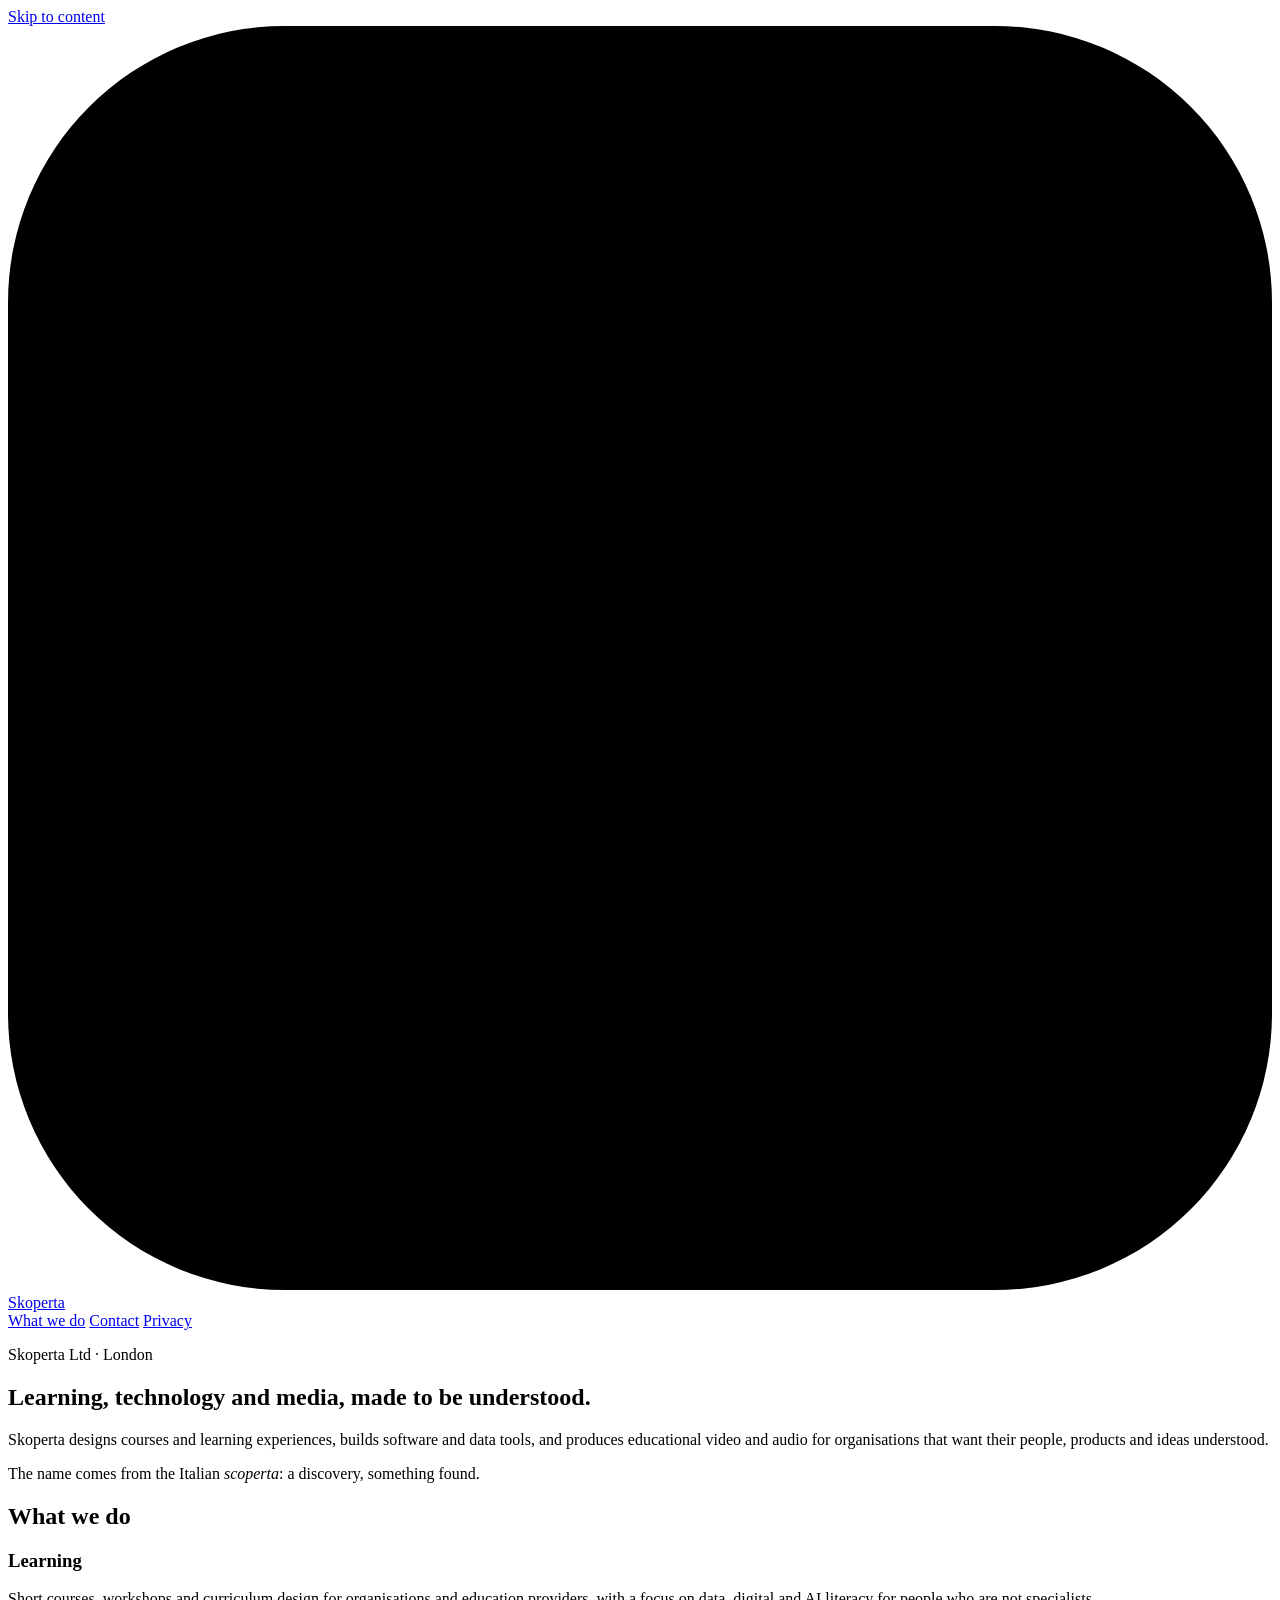
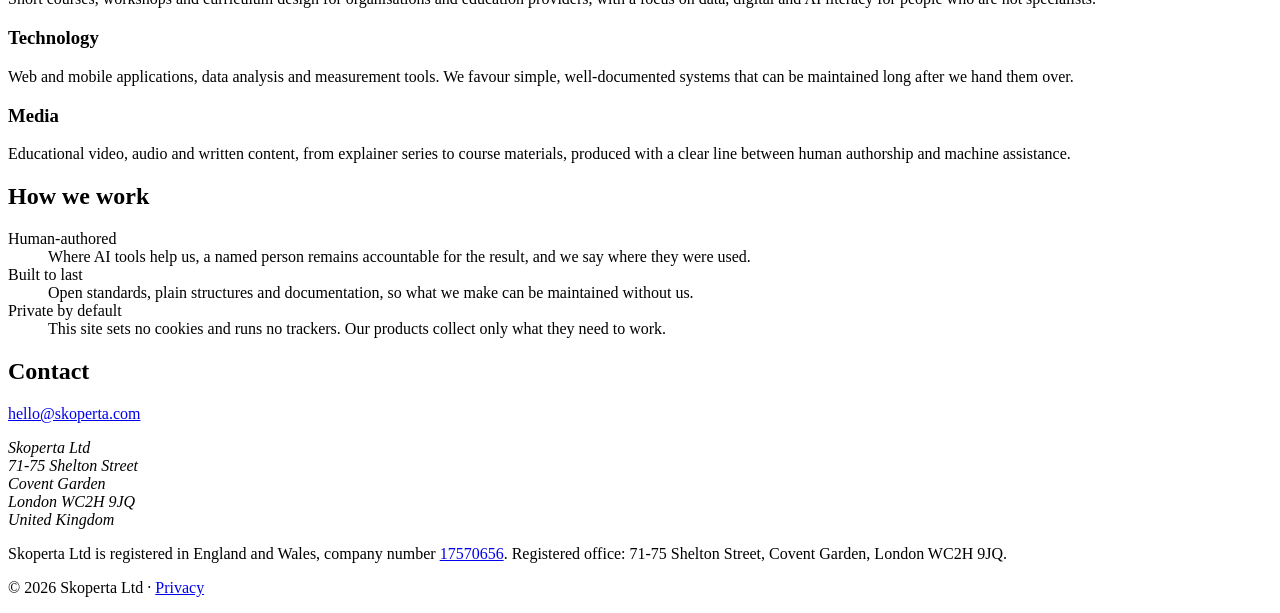
==== index.html @ 67c5aa8f "Add landing page, 404 page, robots, sitemap and .nojekyll" ====
<!DOCTYPE html>
<html lang="en-GB">
<head>
  <meta charset="utf-8">
  <meta name="viewport" content="width=device-width, initial-scale=1">
  <title>Skoperta · Learning, technology and media, London</title>
  <meta name="description" content="Skoperta Ltd is a London company working across learning, technology and media: courses and learning design, software and data tools, and educational video and audio.">
  <link rel="canonical" href="https://skoperta.github.io/">
  <meta name="theme-color" content="#fbfaf7" media="(prefers-color-scheme: light)">
  <meta name="theme-color" content="#10161b" media="(prefers-color-scheme: dark)">
  <link rel="icon" href="/assets/favicon.svg" type="image/svg+xml">
  <link rel="icon" href="/assets/favicon.png" type="image/png" sizes="32x32">
  <link rel="apple-touch-icon" href="/assets/apple-touch-icon.png">
  <link rel="stylesheet" href="/assets/css/style.css">
  <meta property="og:type" content="website">
  <meta property="og:site_name" content="Skoperta">
  <meta property="og:title" content="Skoperta · Learning, technology and media">
  <meta property="og:description" content="A London company working across learning, technology and media.">
  <meta property="og:url" content="https://skoperta.github.io/">
  <script type="application/ld+json">
  {
    "@context": "https://schema.org",
    "@type": "Organization",
    "name": "Skoperta",
    "legalName": "Skoperta Ltd",
    "url": "https://skoperta.github.io/",
    "logo": "https://skoperta.github.io/assets/apple-touch-icon.png",
    "email": "hello@skoperta.com",
    "foundingDate": "2026-11-09",
    "address": {
      "@type": "PostalAddress",
      "streetAddress": "71-75 Shelton Street, Covent Garden",
      "addressLocality": "London",
      "postalCode": "WC2H 9JQ",
      "addressCountry": "GB"
    },
    "identifier": {
      "@type": "PropertyValue",
      "propertyID": "Companies House",
      "value": "17570656"
    },
    "sameAs": ["https://find-and-update.company-information.service.gov.uk/company/17570656"]
  }
  </script>
</head>
<body>
  <a class="skip" href="#main">Skip to content</a>

  <header class="site-header">
    <div class="wrap bar">
      <a class="brand" href="/" aria-label="Skoperta home">
        <svg class="mark" viewBox="0 0 64 64" aria-hidden="true" focusable="false">
          <rect width="64" height="64" rx="14" fill="var(--accent)"/>
          <path d="M38.89 17.21 A9 9 0 1 0 32 32 A9 9 0 1 1 25.11 46.79" fill="none" stroke="var(--on-accent)" stroke-width="8" stroke-linecap="round"/>
        </svg>
        <span>Skoperta</span>
      </a>
      <nav class="site-nav" aria-label="Primary">
        <a href="/#work">What we do</a>
        <a href="/#contact">Contact</a>
        <a href="/privacy/">Privacy</a>
      </nav>
    </div>
  </header>

  <main id="main">
    <section class="wrap hero">
      <p class="eyebrow">Skoperta Ltd · London</p>
      <h1>Learning, technology and media, made to be understood.</h1>
      <p class="lead">Skoperta designs courses and learning experiences, builds software and data tools, and produces educational video and audio for organisations that want their people, products and ideas understood.</p>
      <p class="note">The name comes from the Italian <em>scoperta</em>: a discovery, something found.</p>
    </section>

    <section id="work" class="wrap section">
      <h2 class="eyebrow">What we do</h2>
      <div class="grid">
        <article>
          <h3>Learning</h3>
          <p>Short courses, workshops and curriculum design for organisations and education providers, with a focus on data, digital and AI literacy for people who are not specialists.</p>
        </article>
        <article>
          <h3>Technology</h3>
          <p>Web and mobile applications, data analysis and measurement tools. We favour simple, well-documented systems that can be maintained long after we hand them over.</p>
        </article>
        <article>
          <h3>Media</h3>
          <p>Educational video, audio and written content, from explainer series to course materials, produced with a clear line between human authorship and machine assistance.</p>
        </article>
      </div>
    </section>

    <section id="approach" class="wrap section">
      <h2 class="eyebrow">How we work</h2>
      <dl class="principles">
        <div>
          <dt>Human-authored</dt>
          <dd>Where AI tools help us, a named person remains accountable for the result, and we say where they were used.</dd>
        </div>
        <div>
          <dt>Built to last</dt>
          <dd>Open standards, plain structures and documentation, so what we make can be maintained without us.</dd>
        </div>
        <div>
          <dt>Private by default</dt>
          <dd>This site sets no cookies and runs no trackers. Our products collect only what they need to work.</dd>
        </div>
      </dl>
    </section>

    <section id="contact" class="wrap section">
      <h2 class="eyebrow">Contact</h2>
      <p class="contact-line"><a href="mailto:hello@skoperta.com">hello@skoperta.com</a></p>
      <address>
        Skoperta Ltd<br>
        71-75 Shelton Street<br>
        Covent Garden<br>
        London WC2H 9JQ<br>
        United Kingdom
      </address>
    </section>
  </main>

  <footer class="site-footer">
    <div class="wrap">
      <p>Skoperta Ltd is registered in England and Wales, company number <a href="https://find-and-update.company-information.service.gov.uk/company/17570656">17570656</a>. Registered office: 71-75 Shelton Street, Covent Garden, London WC2H 9JQ.</p>
      <p>© 2026 Skoperta Ltd · <a href="/privacy/">Privacy</a></p>
    </div>
  </footer>
</body>
</html>
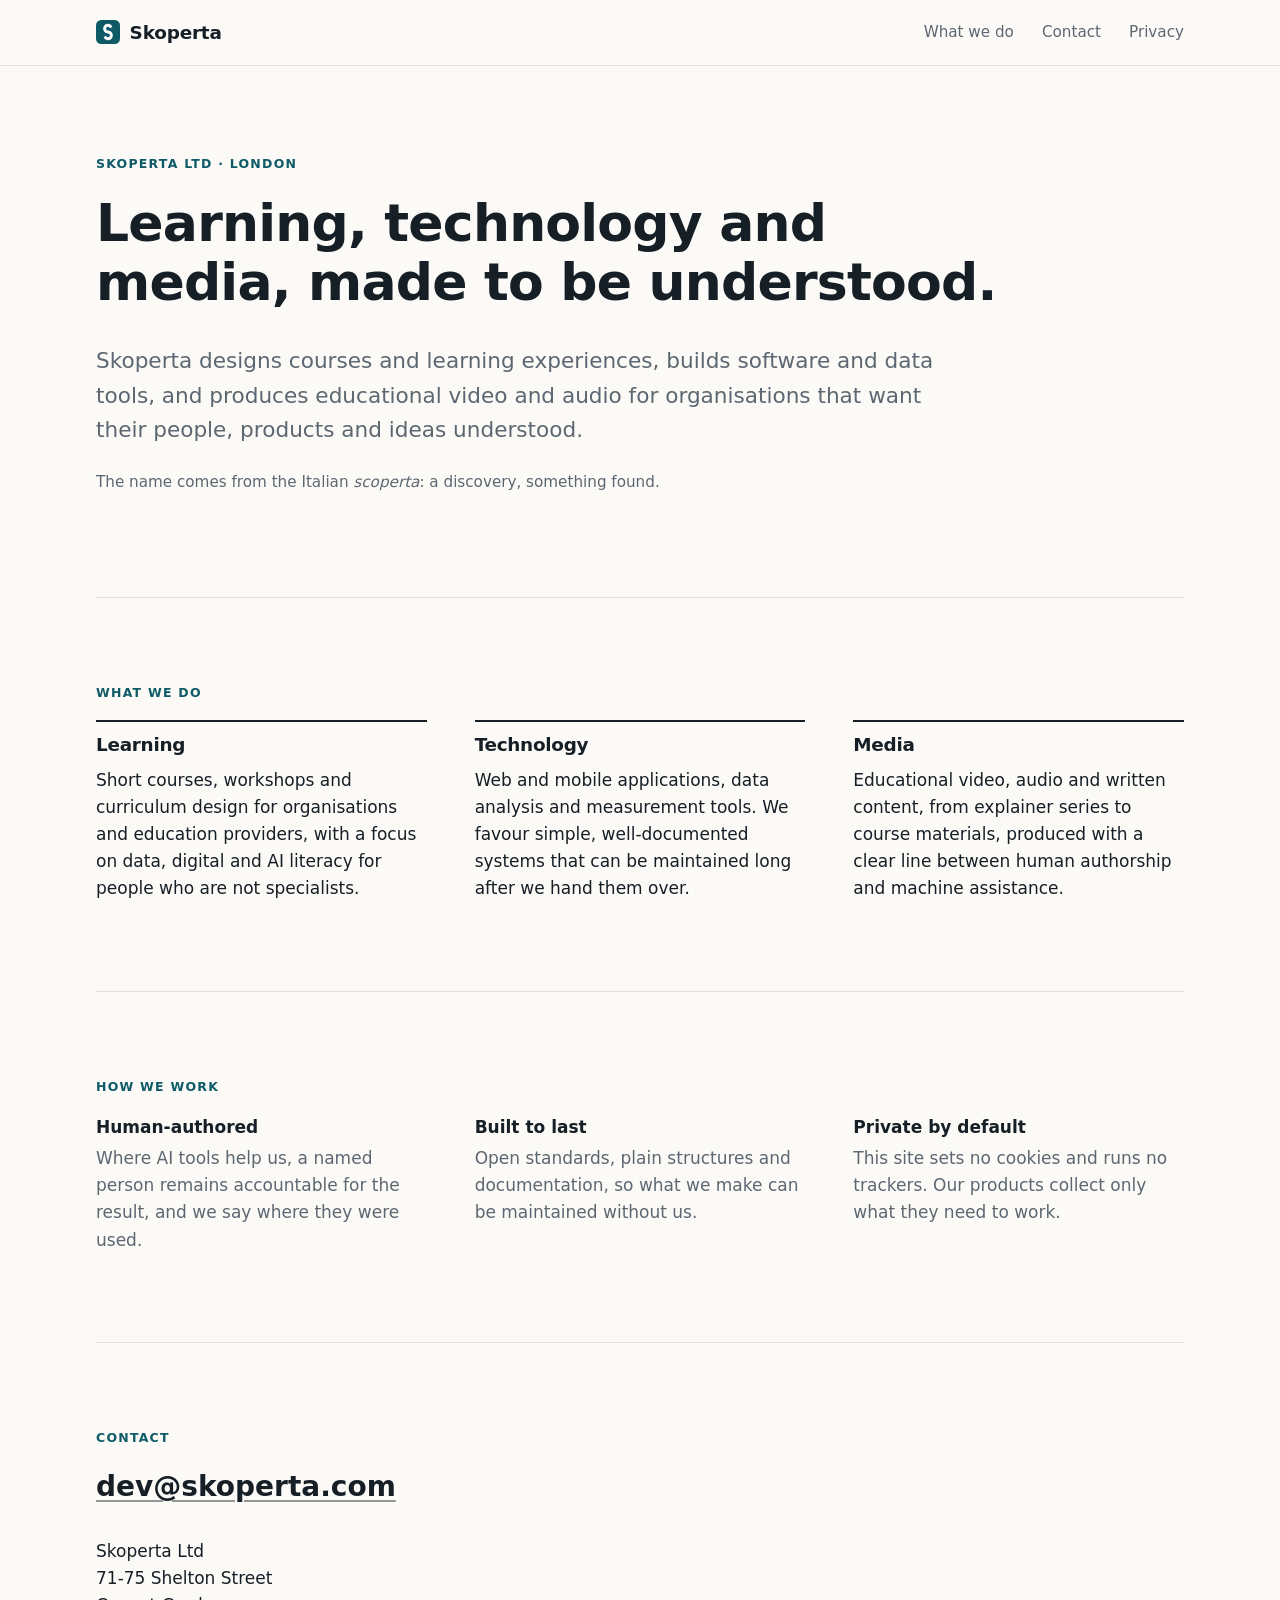
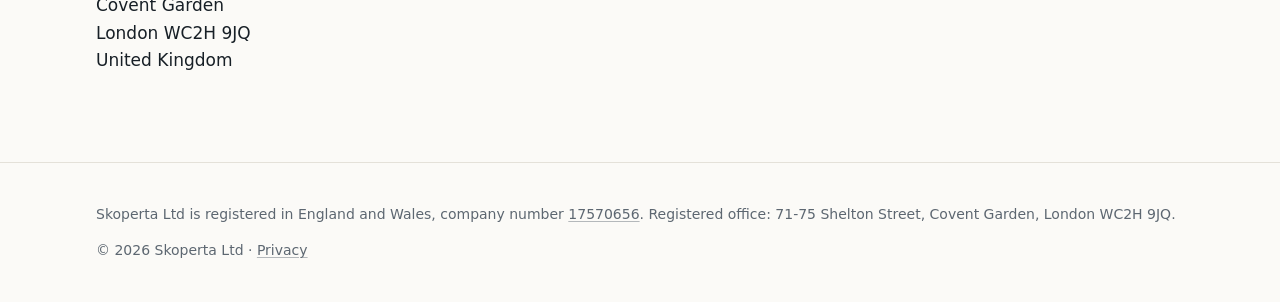
==== commit d40d957a: "Use dev@skoperta.com and skoperta.com URLs" ====
--- a/index.html
+++ b/index.html
@@ -5,7 +5,7 @@
   <meta name="viewport" content="width=device-width, initial-scale=1">
   <title>Skoperta · Learning, technology and media, London</title>
   <meta name="description" content="Skoperta Ltd is a London company working across learning, technology and media: courses and learning design, software and data tools, and educational video and audio.">
-  <link rel="canonical" href="https://skoperta.github.io/">
+  <link rel="canonical" href="https://skoperta.com/">
   <meta name="theme-color" content="#fbfaf7" media="(prefers-color-scheme: light)">
   <meta name="theme-color" content="#10161b" media="(prefers-color-scheme: dark)">
   <link rel="icon" href="/assets/favicon.svg" type="image/svg+xml">
@@ -16,16 +16,16 @@
   <meta property="og:site_name" content="Skoperta">
   <meta property="og:title" content="Skoperta · Learning, technology and media">
   <meta property="og:description" content="A London company working across learning, technology and media.">
-  <meta property="og:url" content="https://skoperta.github.io/">
+  <meta property="og:url" content="https://skoperta.com/">
   <script type="application/ld+json">
   {
     "@context": "https://schema.org",
     "@type": "Organization",
     "name": "Skoperta",
     "legalName": "Skoperta Ltd",
-    "url": "https://skoperta.github.io/",
-    "logo": "https://skoperta.github.io/assets/apple-touch-icon.png",
-    "email": "hello@skoperta.com",
+    "url": "https://skoperta.com/",
+    "logo": "https://skoperta.com/assets/apple-touch-icon.png",
+    "email": "dev@skoperta.com",
     "foundingDate": "2026-11-09",
     "address": {
       "@type": "PostalAddress",
@@ -109,7 +109,7 @@
 
     <section id="contact" class="wrap section">
       <h2 class="eyebrow">Contact</h2>
-      <p class="contact-line"><a href="mailto:hello@skoperta.com">hello@skoperta.com</a></p>
+      <p class="contact-line"><a href="mailto:dev@skoperta.com">dev@skoperta.com</a></p>
       <address>
         Skoperta Ltd<br>
         71-75 Shelton Street<br>
--- a/assets/css/style.css
+++ b/assets/css/style.css
@@ -0,0 +1,189 @@
+/* Skoperta website styles
+   1. Tokens: colours, type, spacing. Change the look here, not in page markup.
+   2. Base: resets and typography.
+   3. Components: header, sections, grids, footer.
+   Every page links this one file. Add new components at the end. */
+
+/* 1. Tokens */
+:root {
+  --paper: #fbfaf7;
+  --ink: #171f26;
+  --muted: #5d6771;
+  --line: #e4e1d9;
+  --accent: #0e5a66;
+  --on-accent: #ffffff;
+
+  --font-sans: ui-sans-serif, system-ui, -apple-system, "Segoe UI", Roboto, "Helvetica Neue", Arial, sans-serif;
+
+  --page-width: 68rem;
+  --measure: 62ch;
+  --gutter: clamp(1.25rem, 4vw, 2.5rem);
+  --section-gap: clamp(3rem, 8vw, 5.5rem);
+}
+
+@media (prefers-color-scheme: dark) {
+  :root {
+    --paper: #10161b;
+    --ink: #e8e5de;
+    --muted: #a3abb3;
+    --line: #28323b;
+    --accent: #74c4c8;
+    --on-accent: #10161b;
+  }
+}
+
+/* 2. Base */
+*, *::before, *::after { box-sizing: border-box; }
+
+html { -webkit-text-size-adjust: 100%; }
+
+body {
+  margin: 0;
+  background: var(--paper);
+  color: var(--ink);
+  font-family: var(--font-sans);
+  font-size: 1.0625rem;
+  line-height: 1.6;
+  -webkit-font-smoothing: antialiased;
+}
+
+svg, img { display: block; max-width: 100%; }
+
+a {
+  color: inherit;
+  text-decoration-thickness: 1px;
+  text-underline-offset: 0.15em;
+  text-decoration-color: color-mix(in srgb, currentColor 45%, transparent);
+}
+a:hover { text-decoration-color: currentColor; }
+
+:focus-visible {
+  outline: 2px solid var(--accent);
+  outline-offset: 3px;
+  border-radius: 2px;
+}
+
+h1, h2, h3 {
+  margin: 0 0 0.6em;
+  font-weight: 600;
+  line-height: 1.15;
+  letter-spacing: -0.015em;
+  text-wrap: balance;
+}
+h1 { font-size: clamp(2rem, 1.2rem + 3.2vw, 3.25rem); }
+h2 { font-size: clamp(1.4rem, 1.1rem + 1vw, 1.75rem); }
+h3 { font-size: 1.15rem; }
+
+p, li, dd { max-width: var(--measure); }
+p { margin: 0 0 1em; }
+ul { padding-left: 1.2rem; }
+address { font-style: normal; }
+
+/* 3. Components */
+.wrap {
+  width: min(100% - 2 * var(--gutter), var(--page-width));
+  margin-inline: auto;
+}
+
+.skip {
+  position: absolute;
+  left: -999px;
+  top: 0;
+  padding: 0.5rem 1rem;
+  background: var(--accent);
+  color: var(--on-accent);
+}
+.skip:focus { left: 1rem; top: 1rem; z-index: 10; }
+
+.site-header { border-bottom: 1px solid var(--line); }
+
+.bar {
+  display: flex;
+  flex-wrap: wrap;
+  align-items: center;
+  justify-content: space-between;
+  gap: 0.75rem 1.5rem;
+  padding-block: 1.1rem;
+}
+
+.brand {
+  display: inline-flex;
+  align-items: center;
+  gap: 0.6rem;
+  font-size: 1.15rem;
+  font-weight: 700;
+  letter-spacing: -0.01em;
+  text-decoration: none;
+}
+.brand .mark { width: 1.5rem; height: 1.5rem; }
+
+.site-nav { display: flex; gap: clamp(1rem, 3vw, 1.75rem); font-size: 0.95rem; }
+.site-nav a { color: var(--muted); text-decoration: none; }
+.site-nav a:hover, .site-nav a[aria-current="page"] { color: var(--ink); }
+
+.hero { padding-block: var(--section-gap); }
+
+.lead {
+  font-size: clamp(1.125rem, 1rem + 0.5vw, 1.35rem);
+  color: var(--muted);
+}
+
+.eyebrow {
+  margin: 0 0 1.25rem;
+  font-size: 0.78rem;
+  font-weight: 600;
+  letter-spacing: 0.1em;
+  text-transform: uppercase;
+  color: var(--accent);
+}
+
+.section {
+  padding-block: var(--section-gap);
+  border-top: 1px solid var(--line);
+}
+
+.grid {
+  display: grid;
+  gap: clamp(1.5rem, 4vw, 3rem);
+  grid-template-columns: repeat(auto-fit, minmax(15rem, 1fr));
+}
+.grid h3 {
+  padding-top: 0.75rem;
+  border-top: 2px solid var(--ink);
+}
+.grid p { margin-bottom: 0; }
+
+.principles {
+  display: grid;
+  gap: 1.5rem 3rem;
+  grid-template-columns: repeat(auto-fit, minmax(15rem, 1fr));
+  margin: 0;
+}
+.principles dt { font-weight: 600; }
+.principles dd { margin: 0.25rem 0 0; color: var(--muted); }
+
+.contact-line {
+  font-size: clamp(1.25rem, 1rem + 1vw, 1.75rem);
+  font-weight: 600;
+}
+.contact-line a { text-decoration-thickness: 2px; }
+
+.note { color: var(--muted); font-size: 0.95rem; }
+
+.prose { padding-block: var(--section-gap); }
+.prose h2 { margin-top: 2.5rem; }
+.prose h2:first-of-type { margin-top: 0; }
+
+.site-footer {
+  padding-block: 2.5rem;
+  border-top: 1px solid var(--line);
+  font-size: 0.875rem;
+  color: var(--muted);
+}
+.site-footer p { max-width: none; }
+.site-footer p:last-child { margin-bottom: 0; }
+
+@media print {
+  .site-nav, .skip { display: none; }
+  body { font-size: 11pt; }
+}
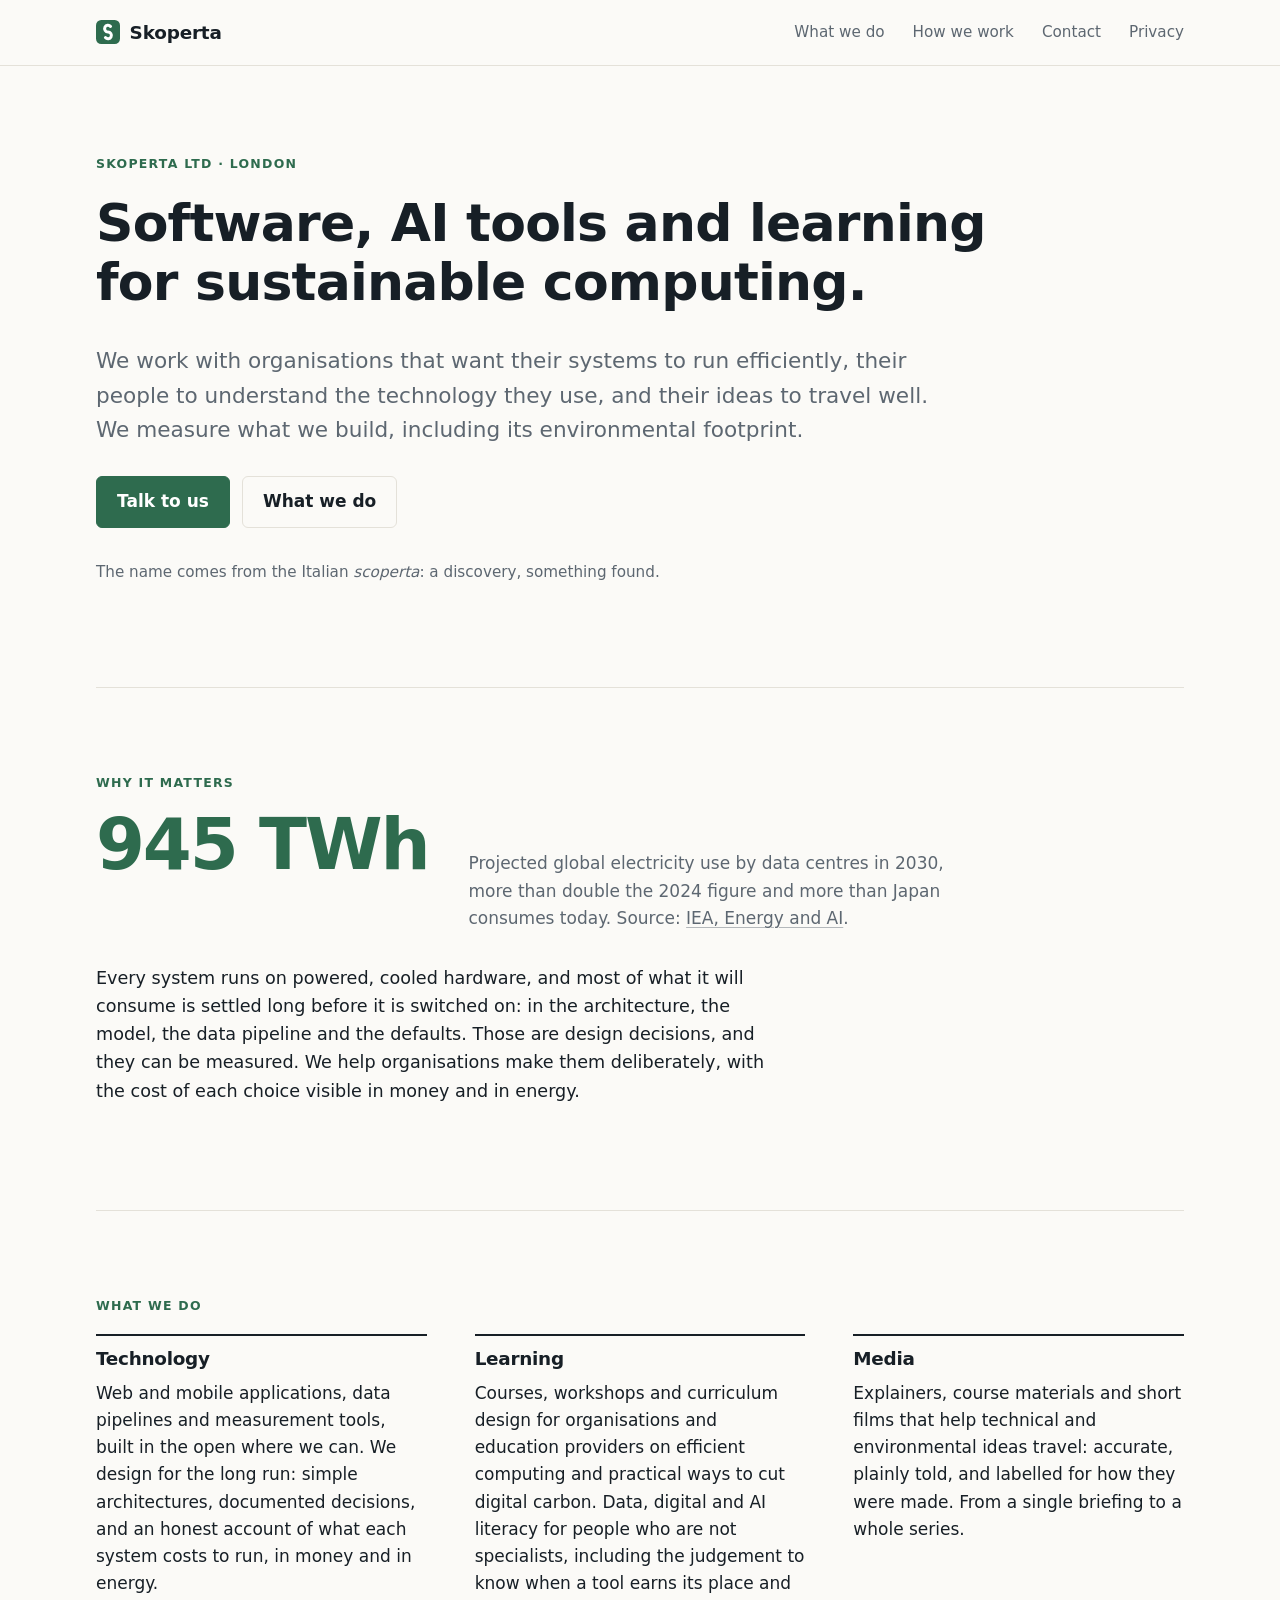
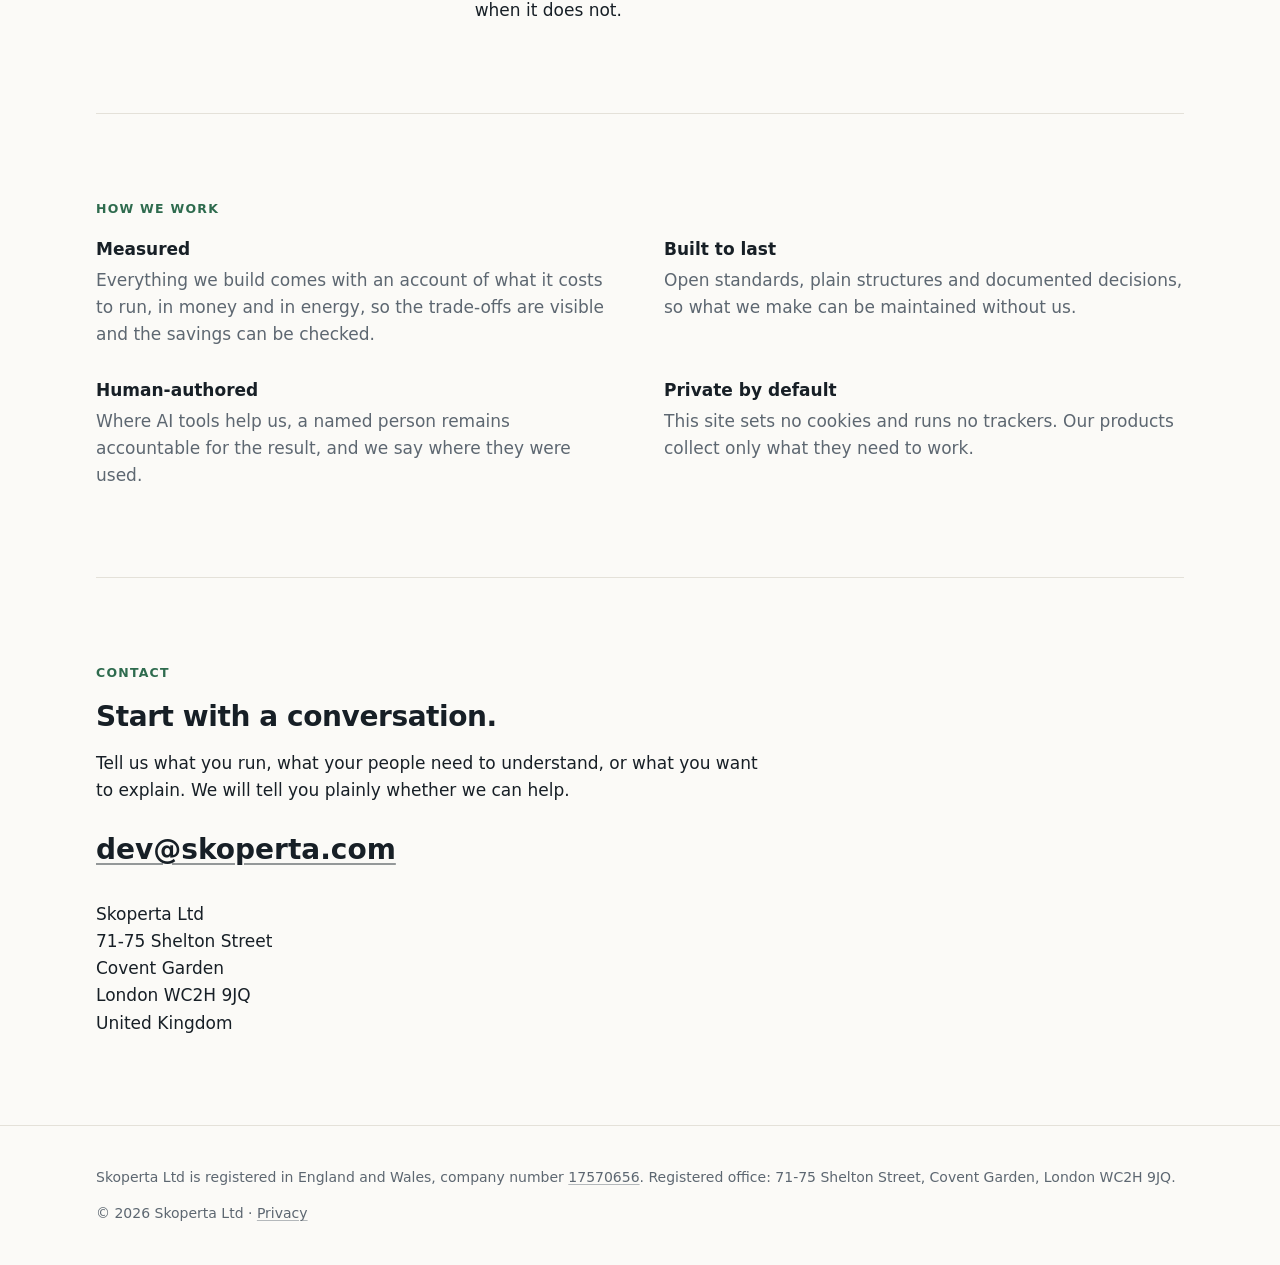
==== commit 40e8e0f4: "Reposition home page around sustainable computing" ====
--- a/index.html
+++ b/index.html
@@ -3,8 +3,8 @@
 <head>
   <meta charset="utf-8">
   <meta name="viewport" content="width=device-width, initial-scale=1">
-  <title>Skoperta · Learning, technology and media, London</title>
-  <meta name="description" content="Skoperta Ltd is a London company working across learning, technology and media: courses and learning design, software and data tools, and educational video and audio.">
+  <title>Skoperta · Software, AI tools and learning for sustainable computing</title>
+  <meta name="description" content="Skoperta Ltd is a London company that builds software and AI tools and teaches organisations sustainable computing: efficient systems, people who understand the technology they use, and ideas that travel well. We measure what we build, including its environmental footprint.">
   <link rel="canonical" href="https://skoperta.com/">
   <meta name="theme-color" content="#fbfaf7" media="(prefers-color-scheme: light)">
   <meta name="theme-color" content="#10161b" media="(prefers-color-scheme: dark)">
@@ -14,8 +14,8 @@
   <link rel="stylesheet" href="/assets/css/style.css">
   <meta property="og:type" content="website">
   <meta property="og:site_name" content="Skoperta">
-  <meta property="og:title" content="Skoperta · Learning, technology and media">
-  <meta property="og:description" content="A London company working across learning, technology and media.">
+  <meta property="og:title" content="Skoperta · Software, AI tools and learning for sustainable computing">
+  <meta property="og:description" content="Efficient systems, people who understand the technology they use, and ideas that travel well. We measure what we build, including its environmental footprint.">
   <meta property="og:url" content="https://skoperta.com/">
   <script type="application/ld+json">
   {
@@ -23,6 +23,7 @@
     "@type": "Organization",
     "name": "Skoperta",
     "legalName": "Skoperta Ltd",
+    "description": "Software, AI tools and learning for sustainable computing. Skoperta builds efficient systems, teaches organisations to understand the technology they use, and measures what it builds, including its environmental footprint.",
     "url": "https://skoperta.com/",
     "logo": "https://skoperta.com/assets/apple-touch-icon.png",
     "email": "dev@skoperta.com",
@@ -57,6 +58,7 @@
       </a>
       <nav class="site-nav" aria-label="Primary">
         <a href="/#work">What we do</a>
+        <a href="/#approach">How we work</a>
         <a href="/#contact">Contact</a>
         <a href="/privacy/">Privacy</a>
       </nav>
@@ -66,25 +68,38 @@
   <main id="main">
     <section class="wrap hero">
       <p class="eyebrow">Skoperta Ltd · London</p>
-      <h1>Learning, technology and media, made to be understood.</h1>
-      <p class="lead">Skoperta designs courses and learning experiences, builds software and data tools, and produces educational video and audio for organisations that want their people, products and ideas understood.</p>
+      <h1>Software, AI tools and learning for sustainable computing.</h1>
+      <p class="lead">We work with organisations that want their systems to run efficiently, their people to understand the technology they use, and their ideas to travel well. We measure what we build, including its environmental footprint.</p>
+      <p class="cta-row">
+        <a class="button" href="mailto:dev@skoperta.com">Talk to us</a>
+        <a class="button secondary" href="#work">What we do</a>
+      </p>
       <p class="note">The name comes from the Italian <em>scoperta</em>: a discovery, something found.</p>
+    </section>
+
+    <section id="why" class="wrap section">
+      <h2 class="eyebrow">Why it matters</h2>
+      <div class="stat">
+        <p class="stat-number">945 TWh</p>
+        <p class="stat-caption">Projected global electricity use by data centres in 2030, more than double the 2024 figure and more than Japan consumes today. Source: <a href="https://www.iea.org/news/ai-is-set-to-drive-surging-electricity-demand-from-data-centres-while-offering-the-potential-to-transform-how-the-energy-sector-works">IEA, Energy and AI</a>.</p>
+      </div>
+      <p class="why-text">Every system runs on powered, cooled hardware, and most of what it will consume is settled long before it is switched on: in the architecture, the model, the data pipeline and the defaults. Those are design decisions, and they can be measured. We help organisations make them deliberately, with the cost of each choice visible in money and in energy.</p>
     </section>
 
     <section id="work" class="wrap section">
       <h2 class="eyebrow">What we do</h2>
       <div class="grid">
         <article>
-          <h3>Learning</h3>
-          <p>Short courses, workshops and curriculum design for organisations and education providers, with a focus on data, digital and AI literacy for people who are not specialists.</p>
+          <h3>Technology</h3>
+          <p>Web and mobile applications, data pipelines and measurement tools, built in the open where we can. We design for the long run: simple architectures, documented decisions, and an honest account of what each system costs to run, in money and in energy.</p>
         </article>
         <article>
-          <h3>Technology</h3>
-          <p>Web and mobile applications, data analysis and measurement tools. We favour simple, well-documented systems that can be maintained long after we hand them over.</p>
+          <h3>Learning</h3>
+          <p>Courses, workshops and curriculum design for organisations and education providers on efficient computing and practical ways to cut digital carbon. Data, digital and AI literacy for people who are not specialists, including the judgement to know when a tool earns its place and when it does not.</p>
         </article>
         <article>
           <h3>Media</h3>
-          <p>Educational video, audio and written content, from explainer series to course materials, produced with a clear line between human authorship and machine assistance.</p>
+          <p>Explainers, course materials and short films that help technical and environmental ideas travel: accurate, plainly told, and labelled for how they were made. From a single briefing to a whole series.</p>
         </article>
       </div>
     </section>
@@ -93,12 +108,16 @@
       <h2 class="eyebrow">How we work</h2>
       <dl class="principles">
         <div>
-          <dt>Human-authored</dt>
-          <dd>Where AI tools help us, a named person remains accountable for the result, and we say where they were used.</dd>
+          <dt>Measured</dt>
+          <dd>Everything we build comes with an account of what it costs to run, in money and in energy, so the trade-offs are visible and the savings can be checked.</dd>
         </div>
         <div>
           <dt>Built to last</dt>
-          <dd>Open standards, plain structures and documentation, so what we make can be maintained without us.</dd>
+          <dd>Open standards, plain structures and documented decisions, so what we make can be maintained without us.</dd>
+        </div>
+        <div>
+          <dt>Human-authored</dt>
+          <dd>Where AI tools help us, a named person remains accountable for the result, and we say where they were used.</dd>
         </div>
         <div>
           <dt>Private by default</dt>
@@ -109,6 +128,8 @@
 
     <section id="contact" class="wrap section">
       <h2 class="eyebrow">Contact</h2>
+      <h3 class="contact-heading">Start with a conversation.</h3>
+      <p>Tell us what you run, what your people need to understand, or what you want to explain. We will tell you plainly whether we can help.</p>
       <p class="contact-line"><a href="mailto:dev@skoperta.com">dev@skoperta.com</a></p>
       <address>
         Skoperta Ltd<br>
--- a/assets/css/style.css
+++ b/assets/css/style.css
@@ -10,7 +10,7 @@
   --ink: #171f26;
   --muted: #5d6771;
   --line: #e4e1d9;
-  --accent: #0e5a66;
+  --accent: #2e6b4e;
   --on-accent: #ffffff;
 
   --font-sans: ui-sans-serif, system-ui, -apple-system, "Segoe UI", Roboto, "Helvetica Neue", Arial, sans-serif;
@@ -27,7 +27,7 @@
     --ink: #e8e5de;
     --muted: #a3abb3;
     --line: #28323b;
-    --accent: #74c4c8;
+    --accent: #7fcba4;
     --on-accent: #10161b;
   }
 }
@@ -155,14 +155,63 @@
 
 .principles {
   display: grid;
-  gap: 1.5rem 3rem;
-  grid-template-columns: repeat(auto-fit, minmax(15rem, 1fr));
+  gap: 1.75rem 3rem;
   margin: 0;
+}
+@media (min-width: 48rem) {
+  .principles { grid-template-columns: 1fr 1fr; }
 }
 .principles dt { font-weight: 600; }
 .principles dd { margin: 0.25rem 0 0; color: var(--muted); }
 
+.cta-row {
+  display: flex;
+  flex-wrap: wrap;
+  gap: 0.75rem;
+  margin: 1.75rem 0 2rem;
+  max-width: none;
+}
+.button {
+  display: inline-block;
+  padding: 0.7rem 1.25rem;
+  border: 1px solid var(--accent);
+  border-radius: 6px;
+  background: var(--accent);
+  color: var(--on-accent);
+  font-weight: 600;
+  text-decoration: none;
+}
+.button:hover { filter: brightness(1.08); }
+.button.secondary {
+  background: transparent;
+  border-color: var(--line);
+  color: var(--ink);
+}
+.button.secondary:hover { border-color: var(--ink); filter: none; }
+
+.stat {
+  display: grid;
+  gap: 0.5rem 2.5rem;
+  align-items: baseline;
+  margin-bottom: 2rem;
+}
+@media (min-width: 48rem) {
+  .stat { grid-template-columns: auto 1fr; }
+}
+.stat-number {
+  margin: 0;
+  font-size: clamp(2.75rem, 2rem + 3vw, 4.5rem);
+  font-weight: 700;
+  line-height: 1;
+  letter-spacing: -0.03em;
+  color: var(--accent);
+}
+.stat-caption { margin: 0; color: var(--muted); max-width: 44ch; }
+.why-text { font-size: 1.1rem; }
+
+.contact-heading { font-size: clamp(1.4rem, 1.1rem + 1vw, 1.75rem); }
 .contact-line {
+  margin-top: 1.5rem;
   font-size: clamp(1.25rem, 1rem + 1vw, 1.75rem);
   font-weight: 600;
 }
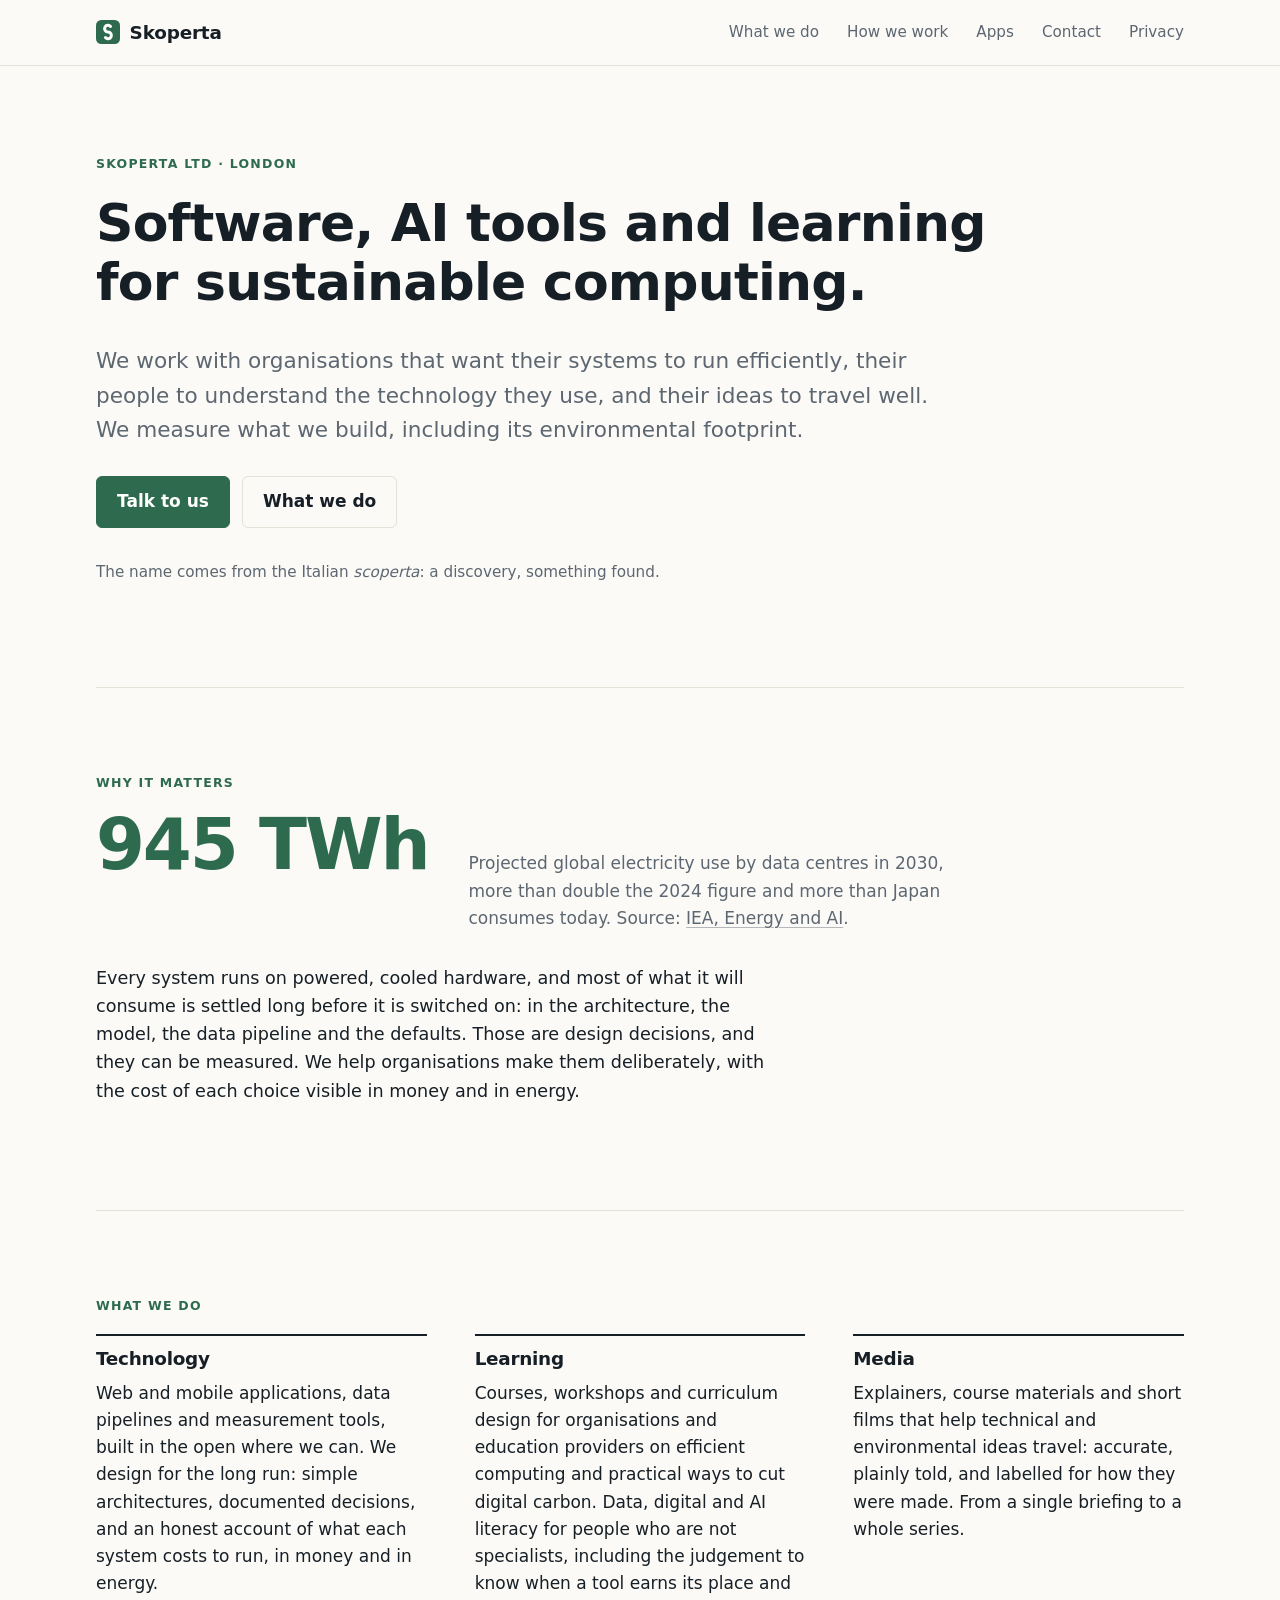
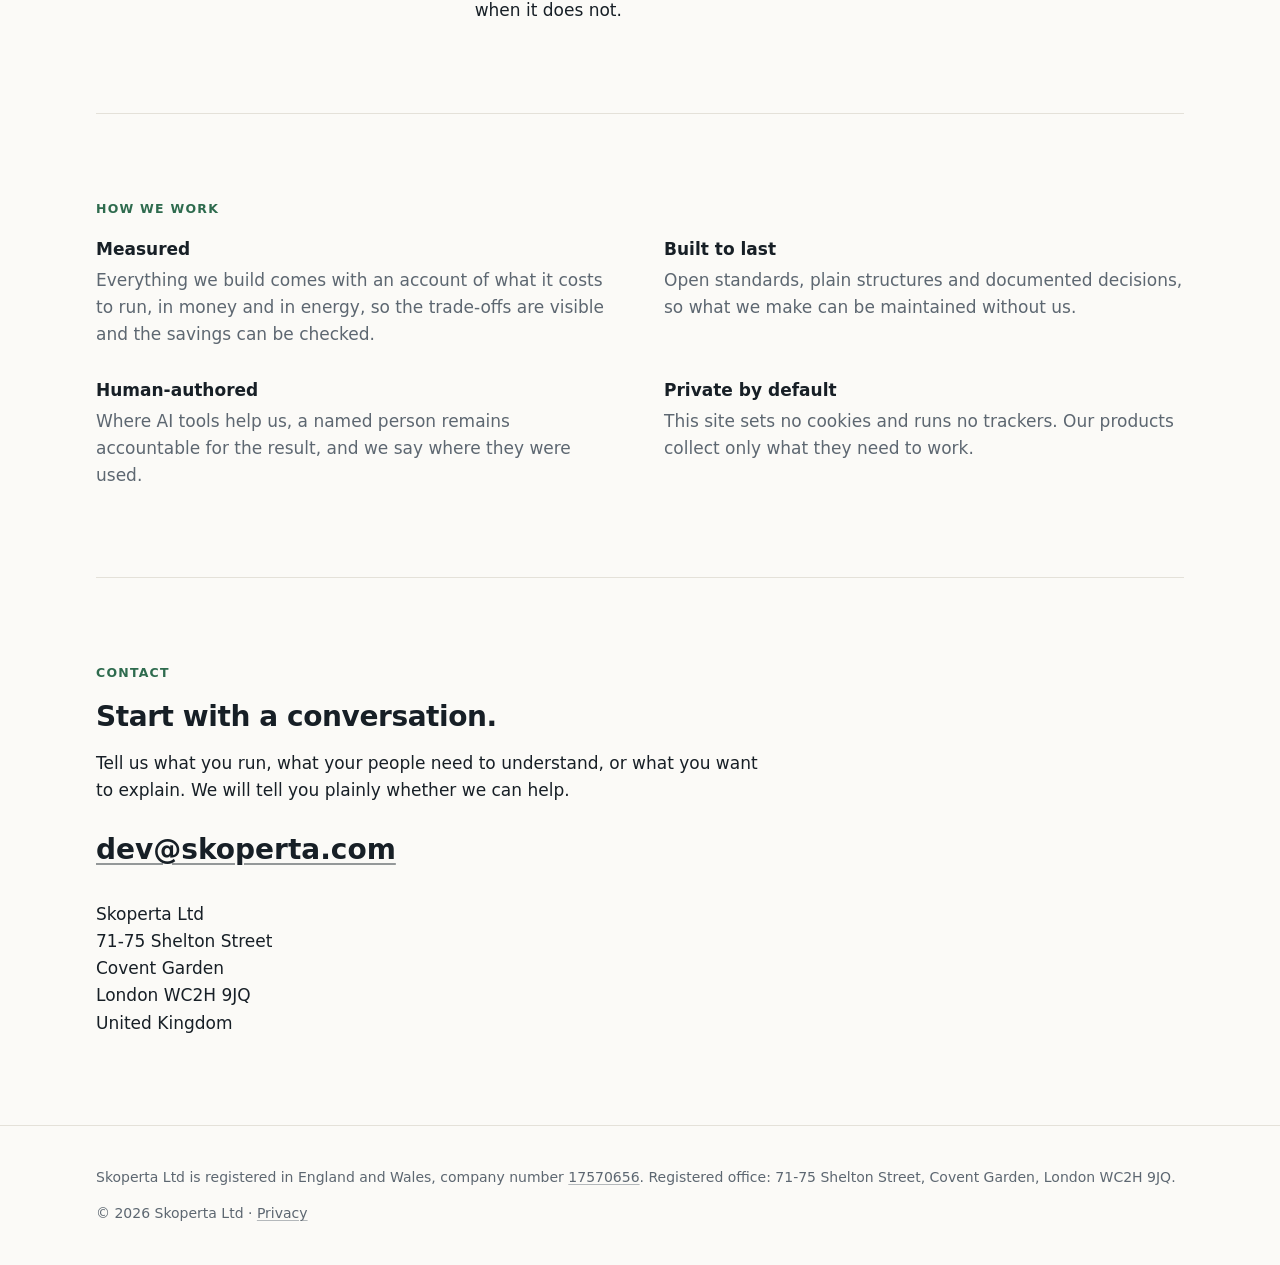
==== commit d9d17c3c: "Add Apps to the site navigation Every page's nav bar now links to /apps/ (marked current on the apps" ====
--- a/index.html
+++ b/index.html
@@ -59,6 +59,7 @@
       <nav class="site-nav" aria-label="Primary">
         <a href="/#work">What we do</a>
         <a href="/#approach">How we work</a>
+        <a href="/apps/">Apps</a>
         <a href="/#contact">Contact</a>
         <a href="/privacy/">Privacy</a>
       </nav>
--- a/assets/css/style.css
+++ b/assets/css/style.css
@@ -3,6 +3,16 @@
    2. Base: resets and typography.
    3. Components: header, sections, grids, footer.
    Every page links this one file. Add new components at the end. */
+
+/* 0. Fonts (self-hosted, no third-party requests) */
+/* Vazirmatn (formerly Vazir) for Persian, variable weight 100-900. SIL OFL, see /assets/fonts/vazirmatn-OFL.txt */
+@font-face {
+  font-family: "Vazirmatn";
+  src: url("/assets/fonts/vazirmatn.woff2") format("woff2");
+  font-weight: 100 900;
+  font-display: swap;
+  unicode-range: U+0600-06FF, U+0750-077F, U+08A0-08FF, U+200C-200F, U+FB50-FDFF, U+FE70-FEFF;
+}
 
 /* 1. Tokens */
 :root {
@@ -13,6 +23,7 @@
   --accent: #2e6b4e;
   --on-accent: #ffffff;
 
+  --font-fa: "Vazirmatn", var(--font-sans);
   --font-sans: ui-sans-serif, system-ui, -apple-system, "Segoe UI", Roboto, "Helvetica Neue", Arial, sans-serif;
 
   --page-width: 68rem;
@@ -76,7 +87,8 @@
 
 p, li, dd { max-width: var(--measure); }
 p { margin: 0 0 1em; }
-ul { padding-left: 1.2rem; }
+ul, ol { padding-inline-start: 1.2rem; }
+li { margin-block: 0.35em; }
 address { font-style: normal; }
 
 /* 3. Components */
@@ -117,7 +129,7 @@
 }
 .brand .mark { width: 1.5rem; height: 1.5rem; }
 
-.site-nav { display: flex; gap: clamp(1rem, 3vw, 1.75rem); font-size: 0.95rem; }
+.site-nav { display: flex; flex-wrap: wrap; gap: 0.25rem clamp(1rem, 3vw, 1.75rem); font-size: 0.95rem; }
 .site-nav a { color: var(--muted); text-decoration: none; }
 .site-nav a:hover, .site-nav a[aria-current="page"] { color: var(--ink); }
 
@@ -221,7 +233,7 @@
 
 .prose { padding-block: var(--section-gap); }
 .prose h2 { margin-top: 2.5rem; }
-.prose h2:first-of-type { margin-top: 0; }
+.prose h2:first-child { margin-top: 0; }
 
 .site-footer {
   padding-block: 2.5rem;
@@ -232,7 +244,84 @@
 .site-footer p { max-width: none; }
 .site-footer p:last-child { margin-bottom: 0; }
 
+/* App pages: breadcrumb, app list, bilingual (English + Persian) sections */
+.crumbs { margin: 0 0 2rem; font-size: 0.9rem; color: var(--muted); }
+.crumbs a { color: inherit; text-decoration: none; }
+.crumbs a:hover { color: var(--ink); text-decoration: underline; }
+
+.app-links { margin-top: 0.75rem; font-weight: 600; }
+
+.translation {
+  margin-top: var(--section-gap);
+  padding-top: var(--section-gap);
+  border-top: 1px solid var(--line);
+}
+
+:lang(fa) { font-family: var(--font-fa); }
+/* Letter-spacing breaks joined Persian letters */
+:lang(fa) h1, :lang(fa) h2, :lang(fa) h3, :lang(fa) .eyebrow { letter-spacing: normal; }
+
+/* Tables in app pages */
+.prose h3 { margin-top: 1.75rem; }
+.table {
+  border-collapse: collapse;
+  margin: 0 0 1.25rem;
+  font-variant-numeric: tabular-nums;
+}
+.table caption { text-align: start; font-size: 0.9rem; color: var(--muted); padding-bottom: 0.4rem; }
+.table th, .table td {
+  padding: 0.45rem 1.5rem 0.45rem 0;
+  border-bottom: 1px solid var(--line);
+  text-align: start;
+}
+.table th { font-weight: 600; }
+
 @media print {
   .site-nav, .skip { display: none; }
   body { font-size: 11pt; }
 }
+
+/* App product pages (/apps/<slug>/): hero with icon and screenshot, feature rows */
+.app-hero {
+  display: grid;
+  gap: 2.5rem clamp(2rem, 6vw, 5rem);
+  align-items: center;
+  padding-block: var(--section-gap);
+}
+@media (min-width: 48rem) {
+  .app-hero { grid-template-columns: 1fr minmax(14rem, 19rem); }
+}
+.app-icon {
+  width: 5.5rem;
+  height: 5.5rem;
+  margin-bottom: 1.25rem;
+  border-radius: 22.5%;
+  box-shadow: 0 0 0 1px var(--line);
+}
+
+.shot { margin: 0; max-width: 19rem; }
+.shot img {
+  width: 100%;
+  height: auto;
+  border-radius: 2rem;
+  border: 1px solid var(--line);
+  box-shadow: 0 1.5rem 3rem -1.5rem color-mix(in srgb, var(--ink) 35%, transparent);
+}
+
+.feature {
+  display: grid;
+  gap: 1.5rem clamp(2rem, 6vw, 5rem);
+  align-items: center;
+  margin-bottom: clamp(3rem, 7vw, 4.5rem);
+}
+.feature:last-child { margin-bottom: 0; }
+.feature .shot { max-width: 16rem; }
+@media (min-width: 48rem) {
+  .feature { grid-template-columns: minmax(12rem, 16rem) 1fr; }
+  .feature:nth-child(even of .feature) { grid-template-columns: 1fr minmax(12rem, 16rem); }
+  .feature:nth-child(even of .feature) .shot { order: 2; }
+}
+.feature h3 { font-size: clamp(1.4rem, 1.1rem + 1vw, 1.75rem); }
+
+.store-button { display: inline-flex; align-items: center; gap: 0.5rem; }
+.store-button svg { width: 1.1em; height: 1.1em; }
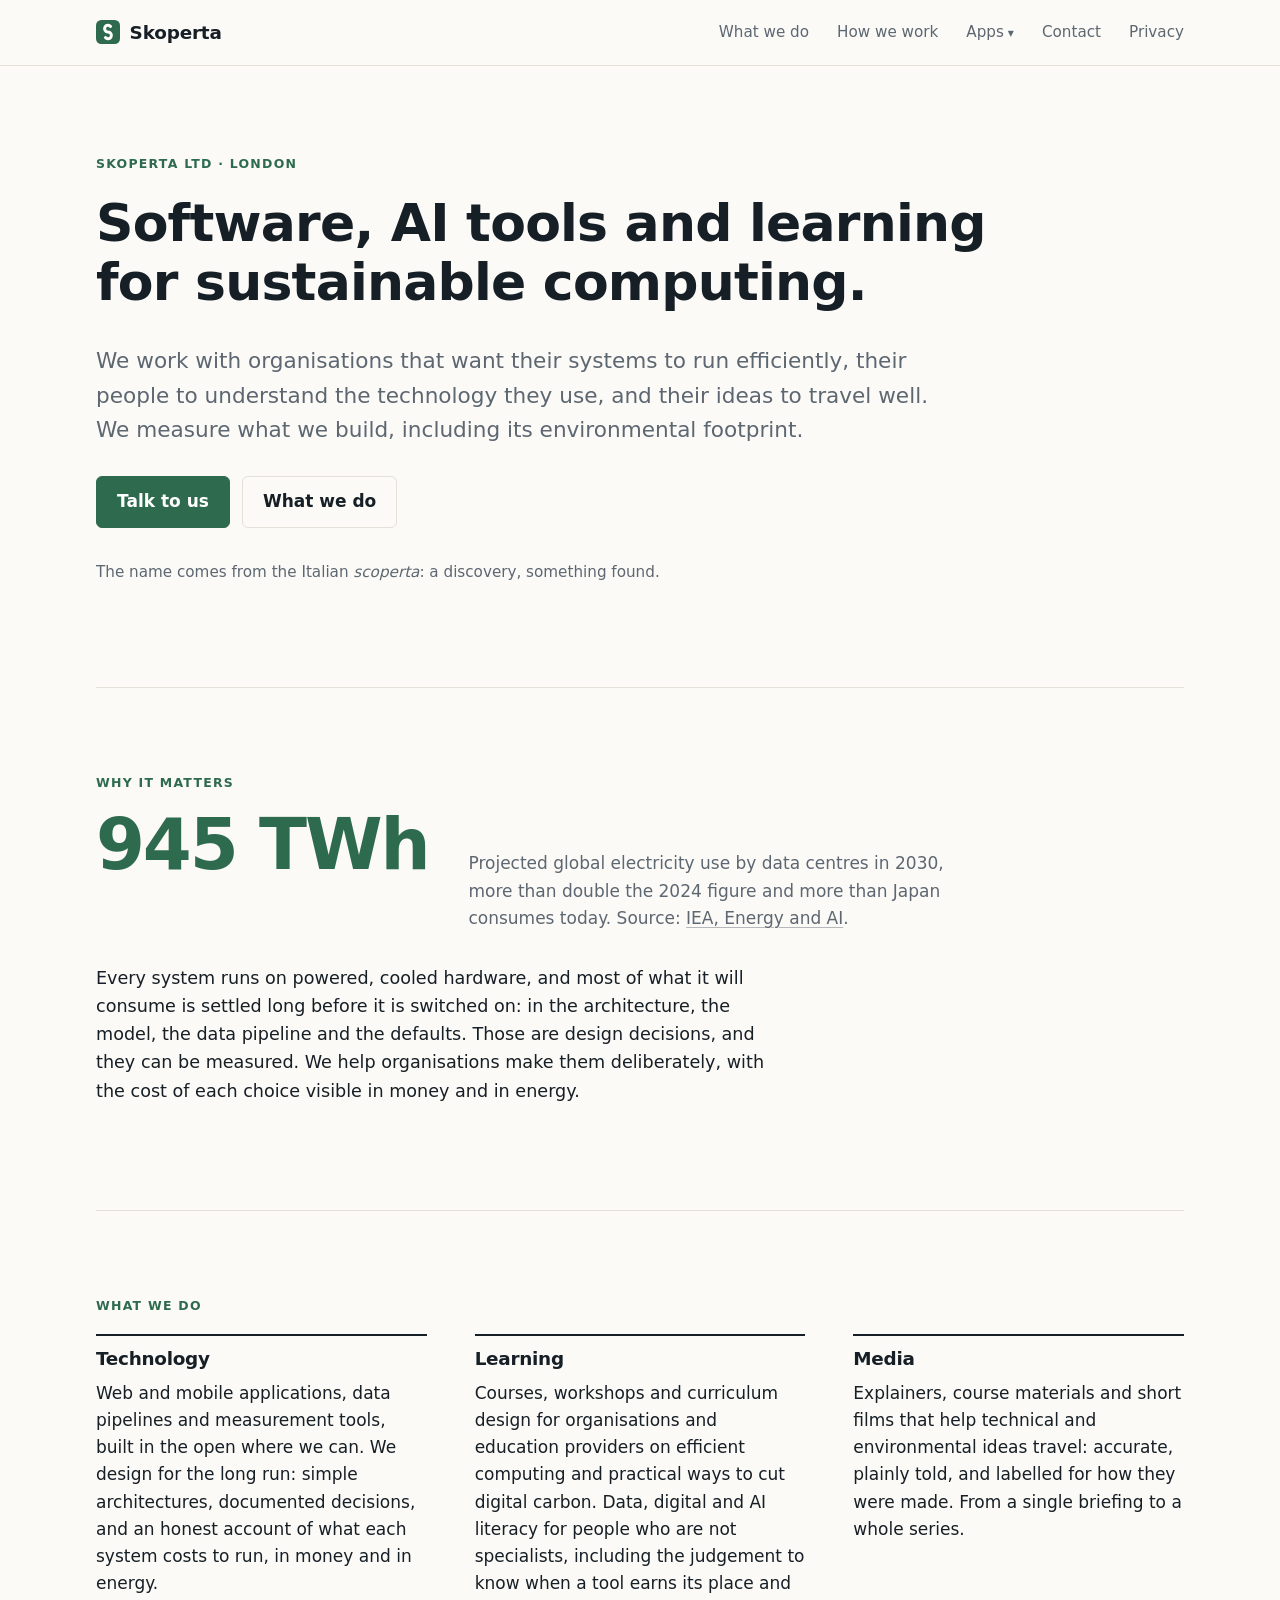
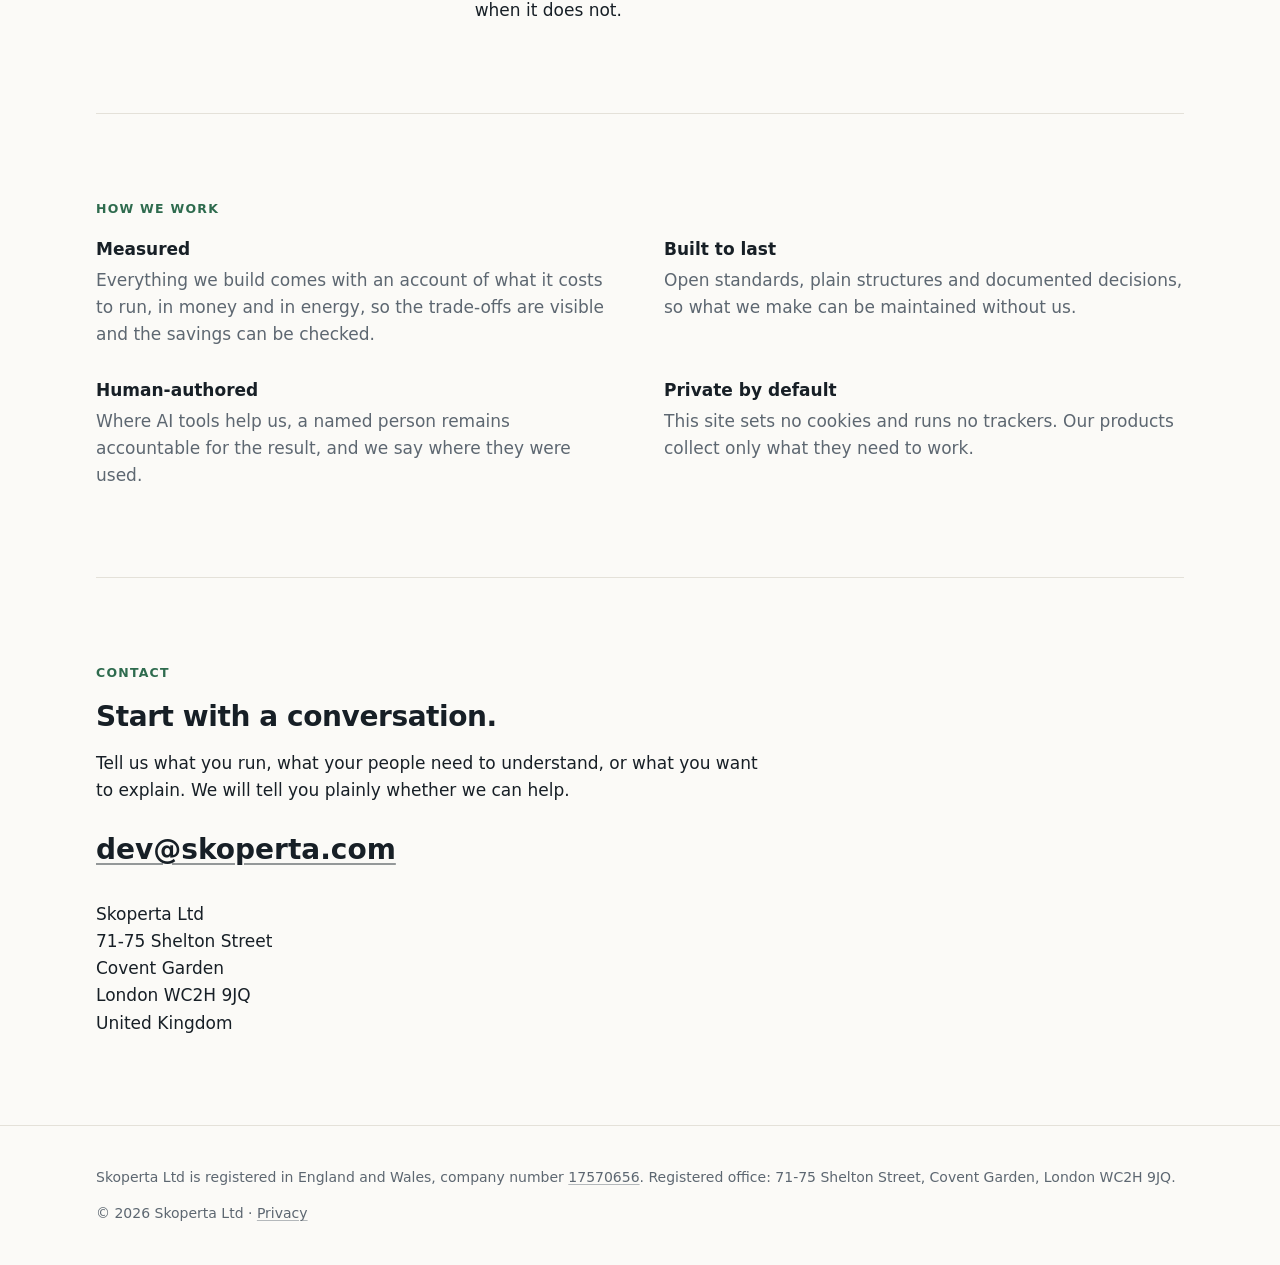
==== commit 4d93d398: "Show the apps in a dropdown under Apps in the nav Hovering or focusing Apps now lists Mizzle and Bin" ====
--- a/index.html
+++ b/index.html
@@ -59,7 +59,13 @@
       <nav class="site-nav" aria-label="Primary">
         <a href="/#work">What we do</a>
         <a href="/#approach">How we work</a>
-        <a href="/apps/">Apps</a>
+        <div class="nav-menu">
+          <a href="/apps/">Apps</a>
+          <ul class="nav-sub" aria-label="Apps">
+            <li><a href="/apps/mizzle/">Mizzle</a></li>
+            <li><a href="/apps/binosha-keyboard/support/">Binosha Keyboard</a></li>
+          </ul>
+        </div>
         <a href="/#contact">Contact</a>
         <a href="/privacy/">Privacy</a>
       </nav>
--- a/assets/css/style.css
+++ b/assets/css/style.css
@@ -133,6 +133,29 @@
 .site-nav a { color: var(--muted); text-decoration: none; }
 .site-nav a:hover, .site-nav a[aria-current="page"] { color: var(--ink); }
 
+/* Apps dropdown: opens on hover or keyboard focus; the Apps link itself still goes to /apps/ */
+.nav-menu { position: relative; }
+.nav-menu > a::after { content: " \25BE"; font-size: 0.8em; }
+.nav-sub {
+  position: absolute;
+  top: 100%;
+  left: -0.75rem;
+  z-index: 10;
+  min-width: 12rem;
+  margin: 0;
+  padding: 0.4rem 0;
+  list-style: none;
+  background: var(--paper);
+  border: 1px solid var(--line);
+  border-radius: 0.5rem;
+  box-shadow: 0 6px 20px rgb(0 0 0 / 0.08);
+  visibility: hidden;
+  opacity: 0;
+  transition: opacity 0.12s, visibility 0.12s;
+}
+.nav-sub a { display: block; padding: 0.35rem 0.75rem; }
+.nav-menu:hover .nav-sub, .nav-menu:focus-within .nav-sub { visibility: visible; opacity: 1; }
+
 .hero { padding-block: var(--section-gap); }
 
 .lead {
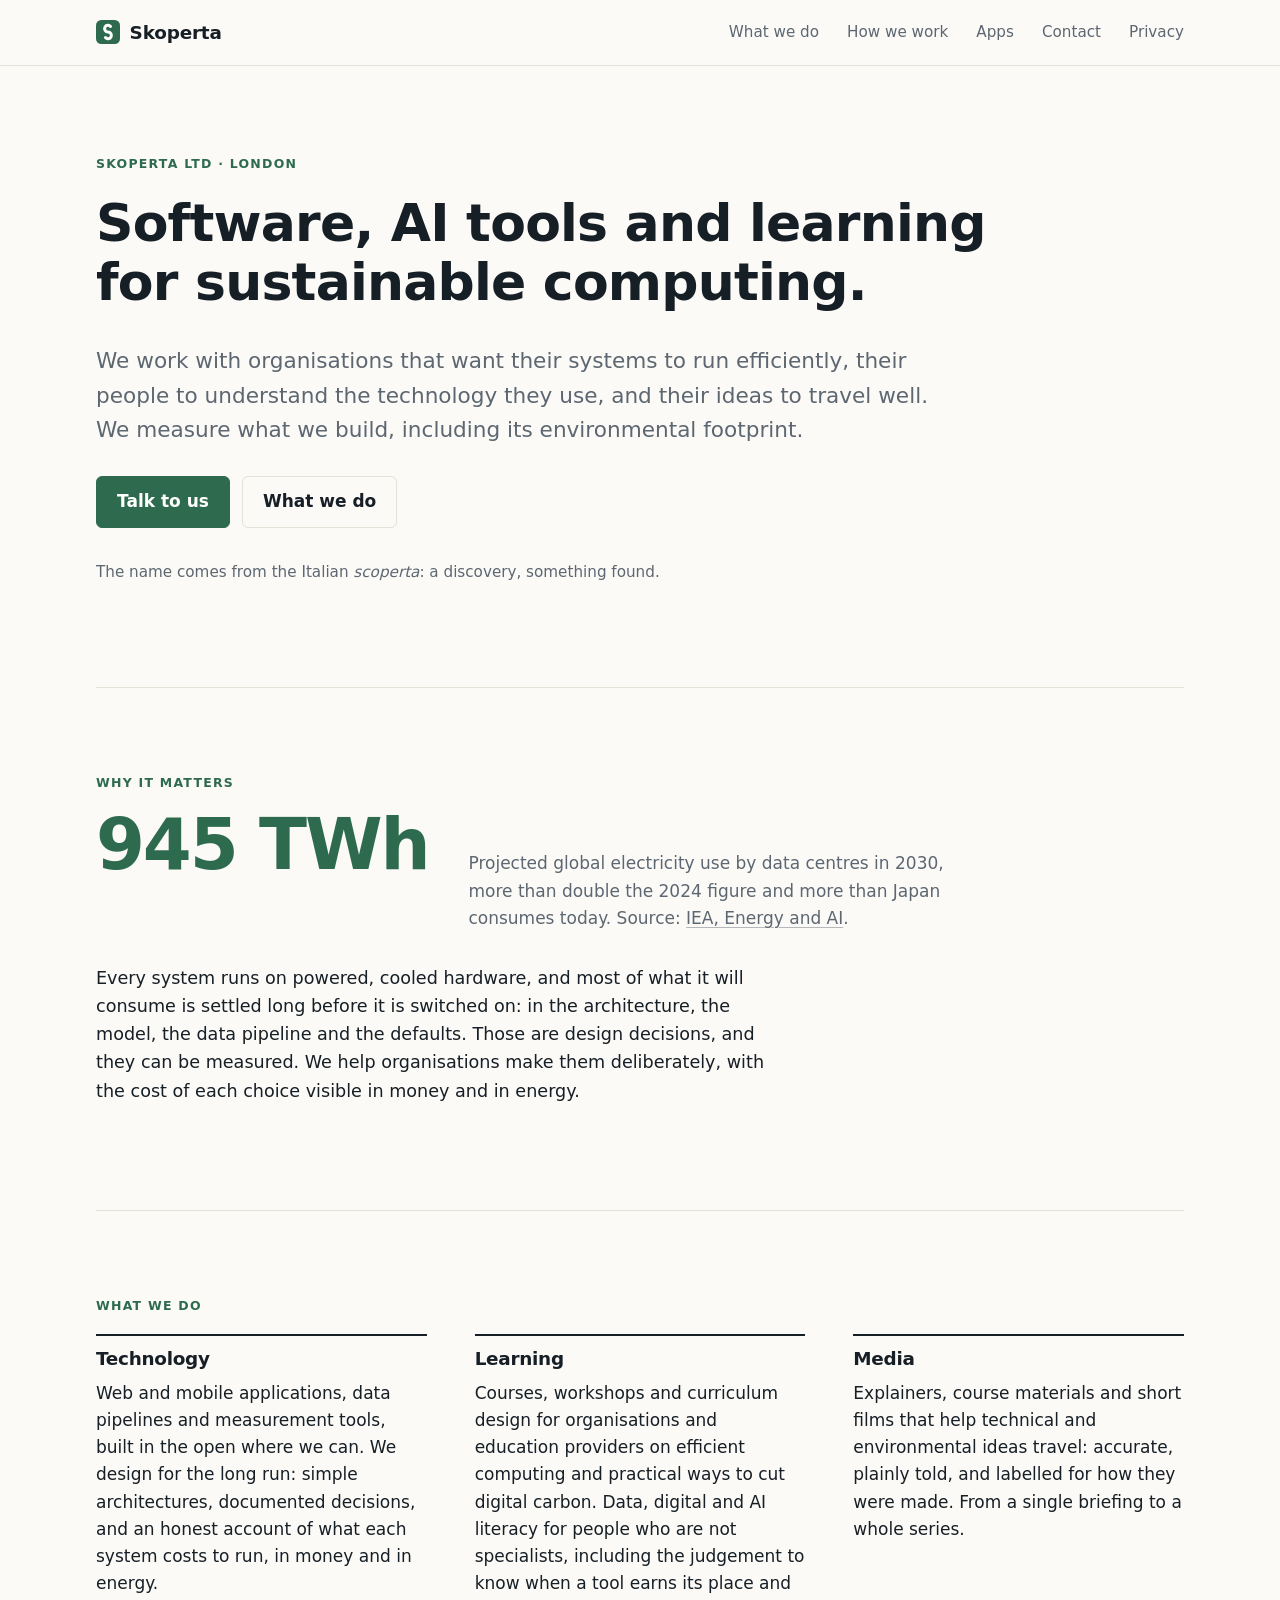
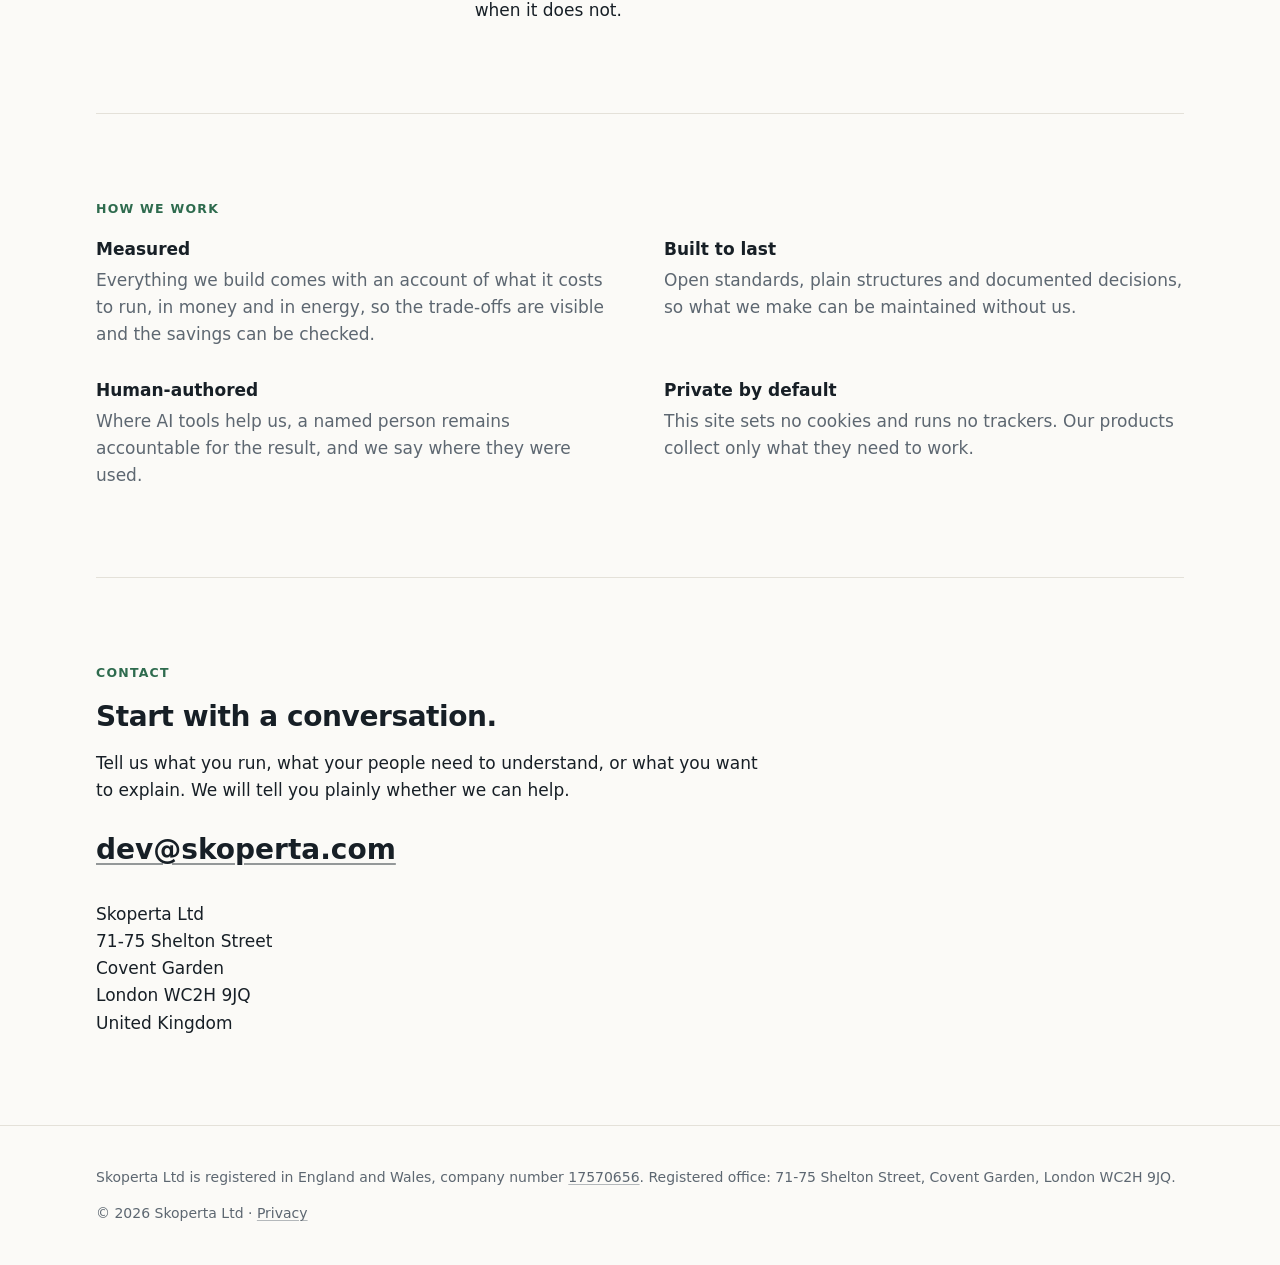
==== commit bb452ed8: "Drop the Apps dropdown; Apps links straight to the apps page The dropdown list rendered as plain lin" ====
--- a/index.html
+++ b/index.html
@@ -59,13 +59,7 @@
       <nav class="site-nav" aria-label="Primary">
         <a href="/#work">What we do</a>
         <a href="/#approach">How we work</a>
-        <div class="nav-menu">
-          <a href="/apps/">Apps</a>
-          <ul class="nav-sub" aria-label="Apps">
-            <li><a href="/apps/mizzle/">Mizzle</a></li>
-            <li><a href="/apps/binosha-keyboard/support/">Binosha Keyboard</a></li>
-          </ul>
-        </div>
+        <a href="/apps/">Apps</a>
         <a href="/#contact">Contact</a>
         <a href="/privacy/">Privacy</a>
       </nav>
--- a/assets/css/style.css
+++ b/assets/css/style.css
@@ -133,29 +133,6 @@
 .site-nav a { color: var(--muted); text-decoration: none; }
 .site-nav a:hover, .site-nav a[aria-current="page"] { color: var(--ink); }
 
-/* Apps dropdown: opens on hover or keyboard focus; the Apps link itself still goes to /apps/ */
-.nav-menu { position: relative; }
-.nav-menu > a::after { content: " \25BE"; font-size: 0.8em; }
-.nav-sub {
-  position: absolute;
-  top: 100%;
-  left: -0.75rem;
-  z-index: 10;
-  min-width: 12rem;
-  margin: 0;
-  padding: 0.4rem 0;
-  list-style: none;
-  background: var(--paper);
-  border: 1px solid var(--line);
-  border-radius: 0.5rem;
-  box-shadow: 0 6px 20px rgb(0 0 0 / 0.08);
-  visibility: hidden;
-  opacity: 0;
-  transition: opacity 0.12s, visibility 0.12s;
-}
-.nav-sub a { display: block; padding: 0.35rem 0.75rem; }
-.nav-menu:hover .nav-sub, .nav-menu:focus-within .nav-sub { visibility: visible; opacity: 1; }
-
 .hero { padding-block: var(--section-gap); }
 
 .lead {
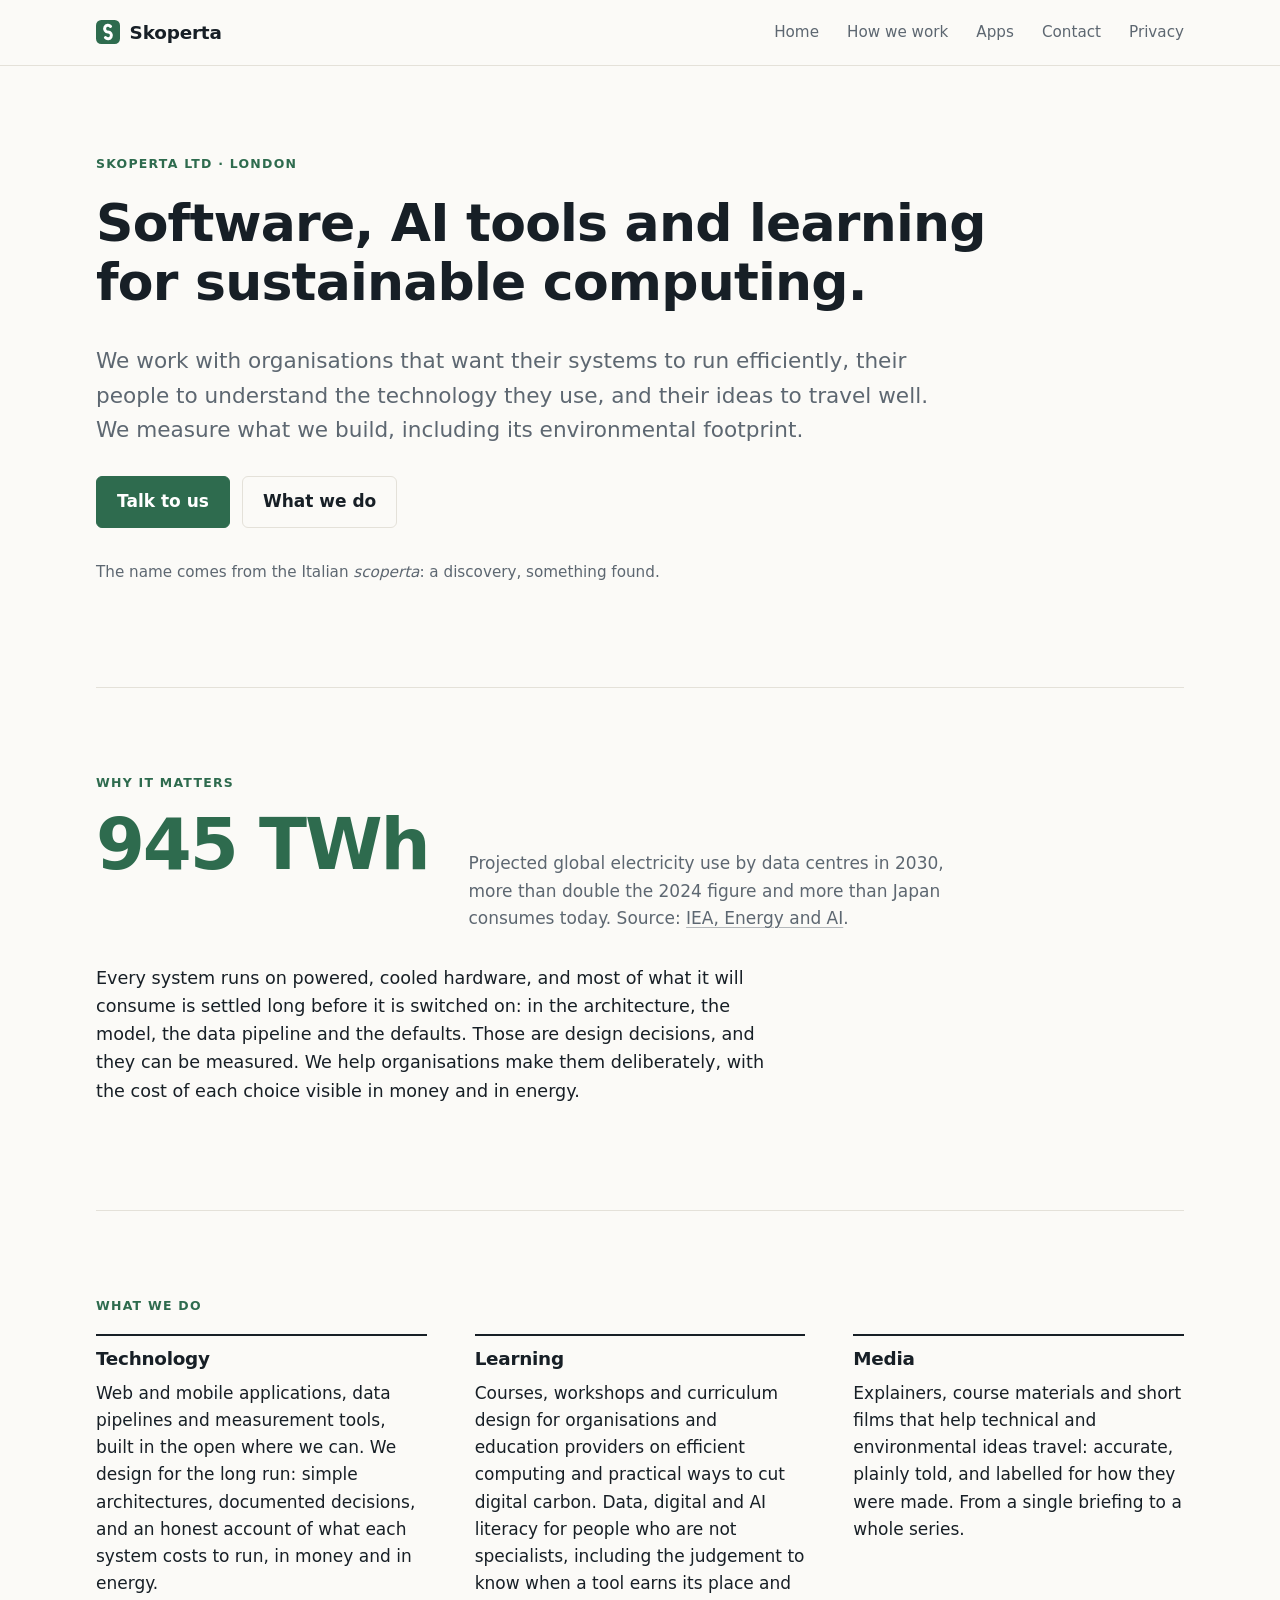
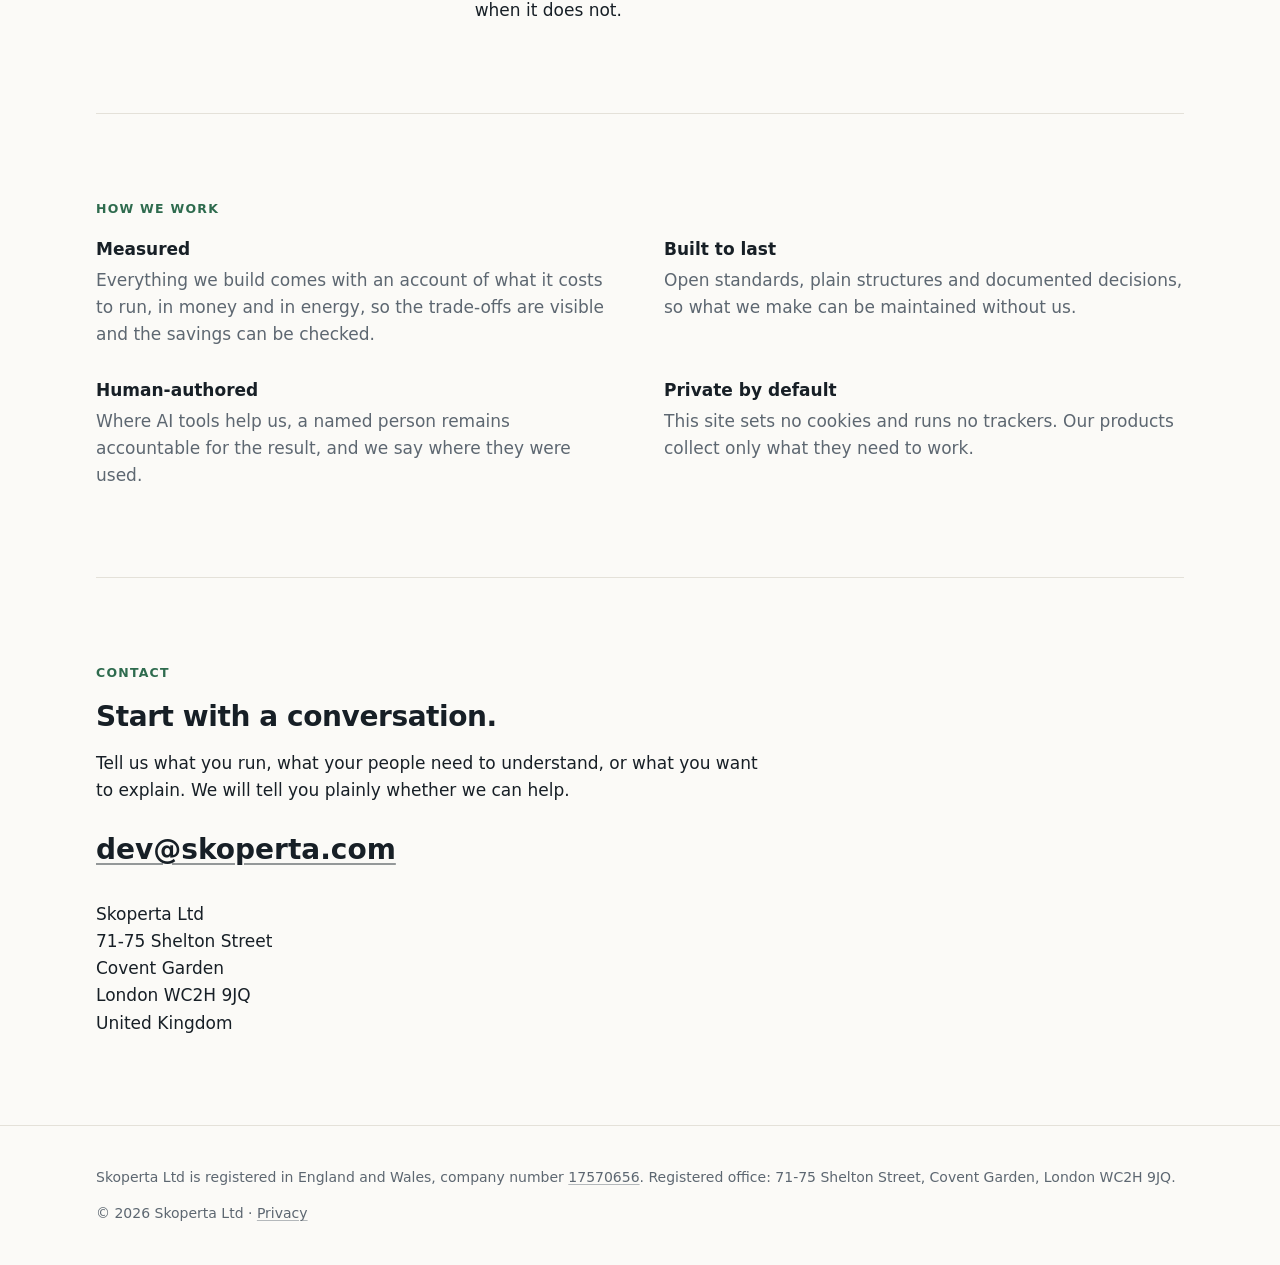
==== commit 6259e618: "Replace "What we do" with "Home" in the nav bar Home links to / on every page and the app-page templ" ====
--- a/index.html
+++ b/index.html
@@ -57,7 +57,7 @@
         <span>Skoperta</span>
       </a>
       <nav class="site-nav" aria-label="Primary">
-        <a href="/#work">What we do</a>
+        <a href="/">Home</a>
         <a href="/#approach">How we work</a>
         <a href="/apps/">Apps</a>
         <a href="/#contact">Contact</a>
--- a/assets/css/style.css
+++ b/assets/css/style.css
@@ -299,6 +299,17 @@
   box-shadow: 0 0 0 1px var(--line);
 }
 
+.app-title {
+  display: flex;
+  align-items: center;
+  gap: 0.875rem;
+}
+.app-title .app-icon {
+  width: 3rem;
+  height: 3rem;
+  margin: 0;
+}
+
 .shot { margin: 0; max-width: 19rem; }
 .shot img {
   width: 100%;
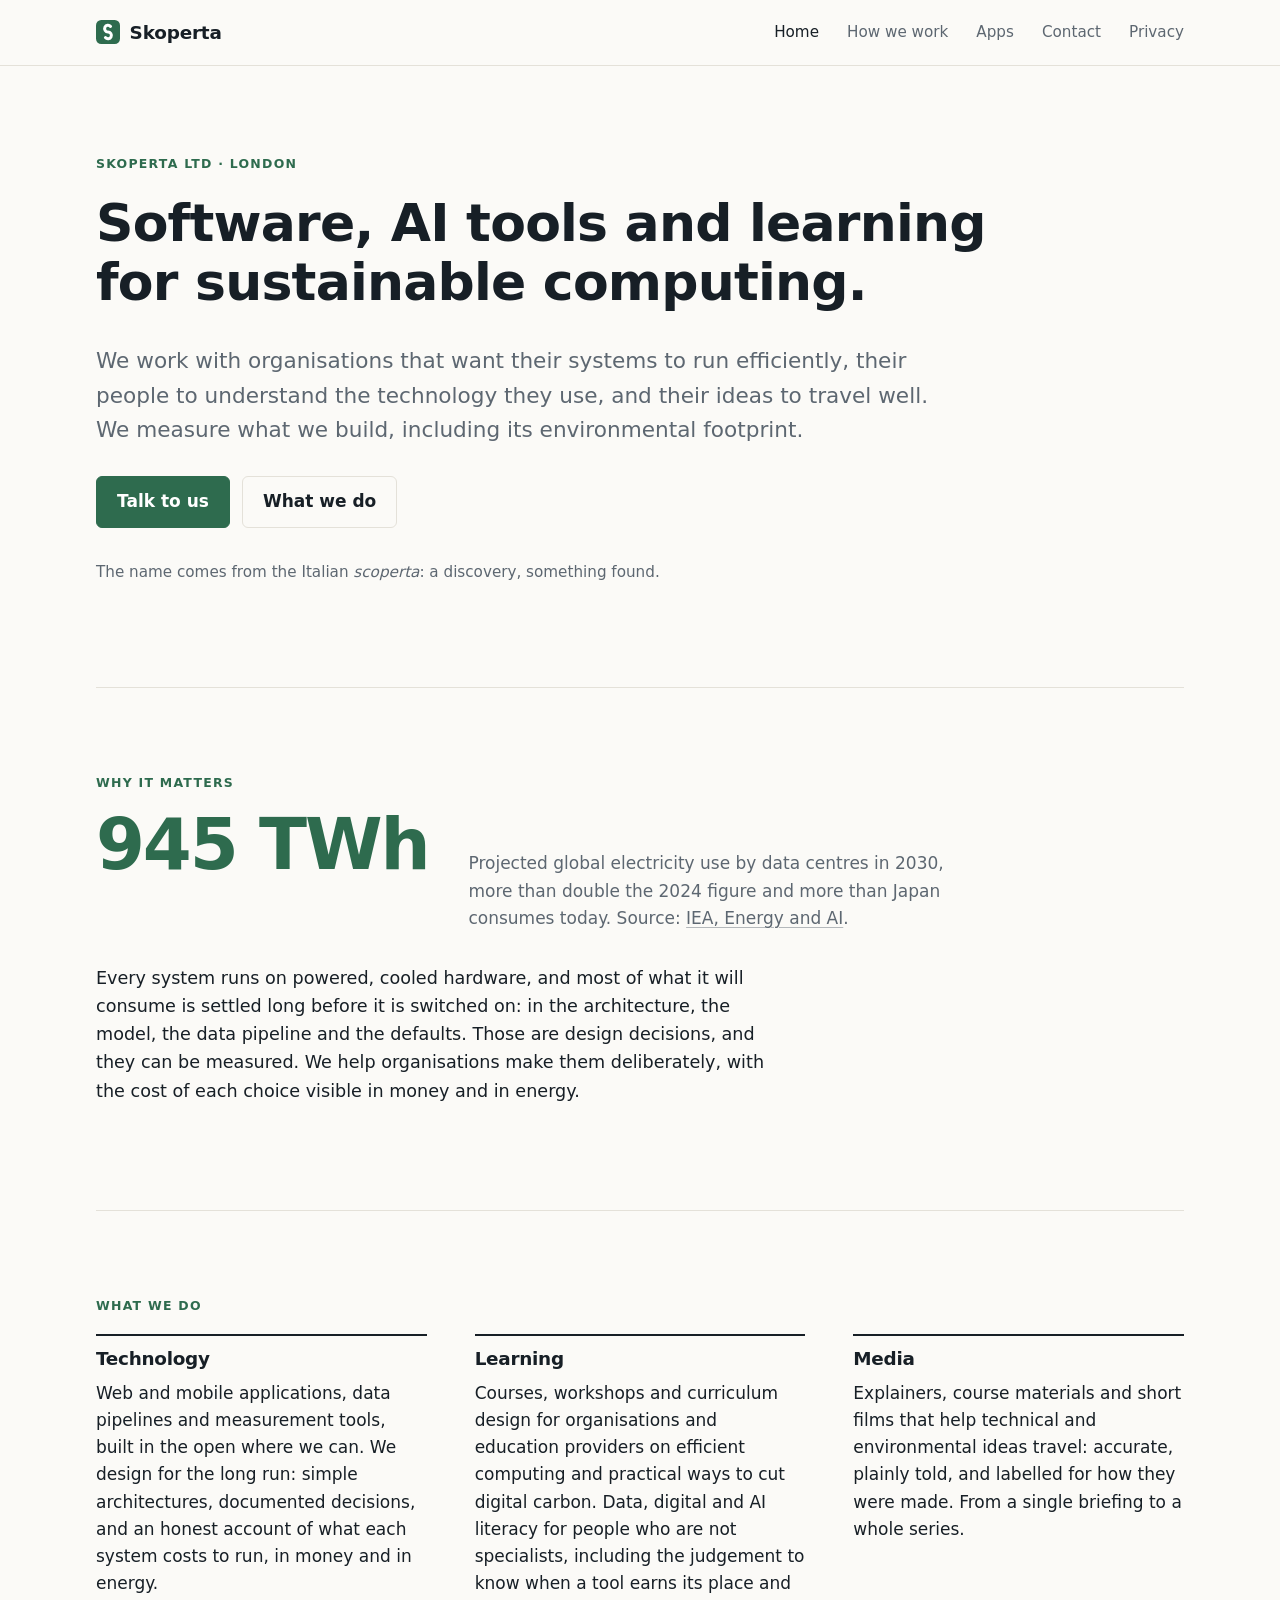
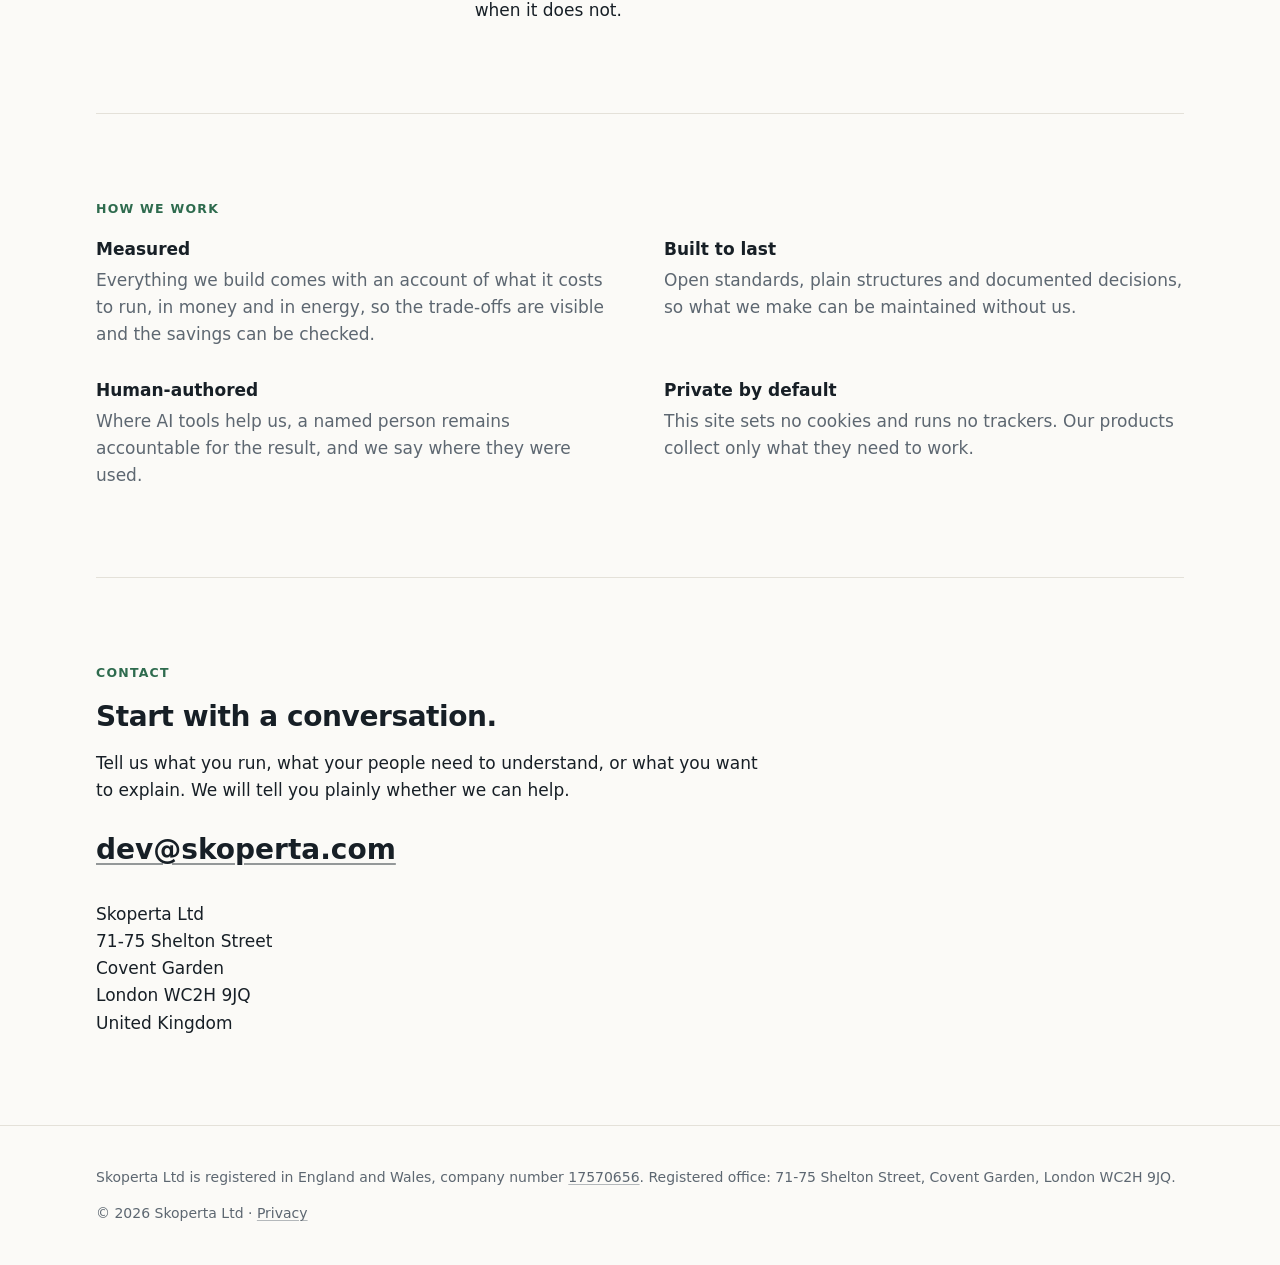
==== commit b3869cae: "Make the nav bar the same on every page Every page now shows Home, How we work, Apps, Contact and Pr" ====
--- a/index.html
+++ b/index.html
@@ -57,7 +57,7 @@
         <span>Skoperta</span>
       </a>
       <nav class="site-nav" aria-label="Primary">
-        <a href="/">Home</a>
+        <a href="/" aria-current="page">Home</a>
         <a href="/#approach">How we work</a>
         <a href="/apps/">Apps</a>
         <a href="/#contact">Contact</a>
